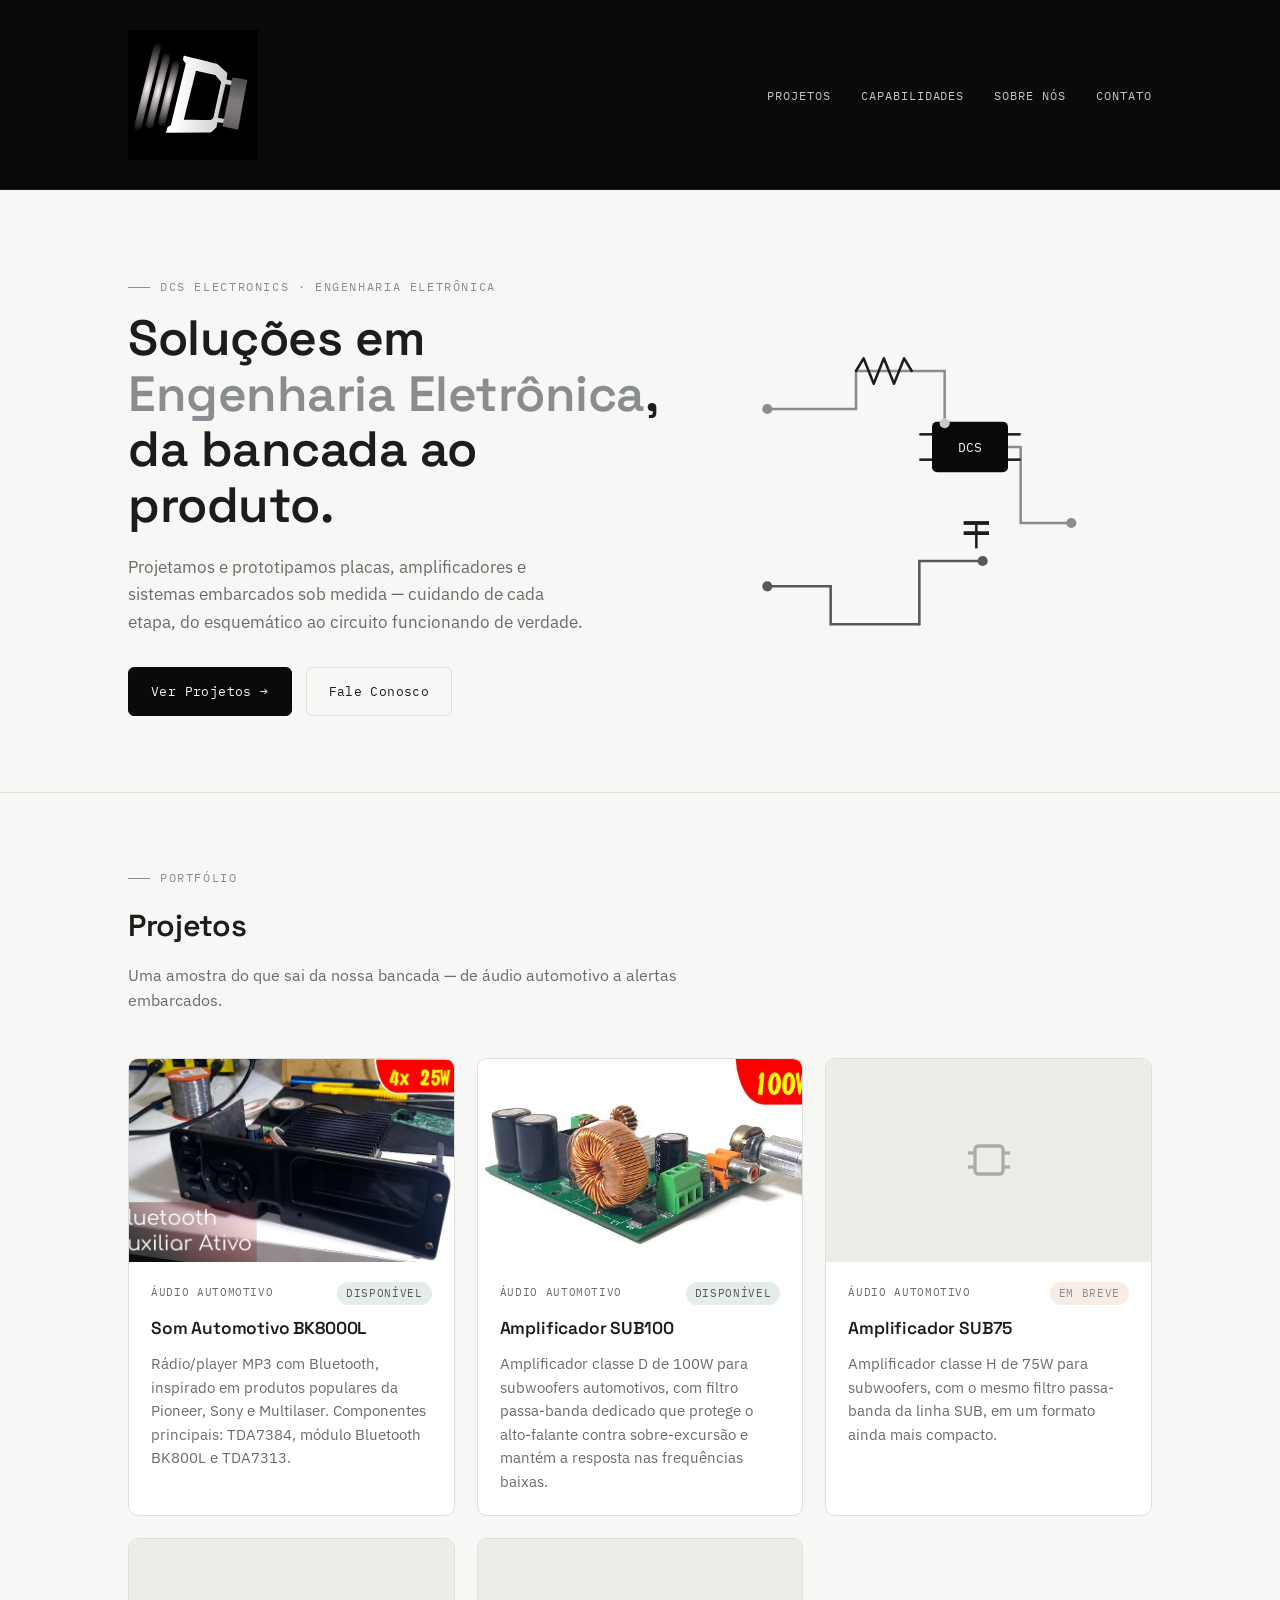
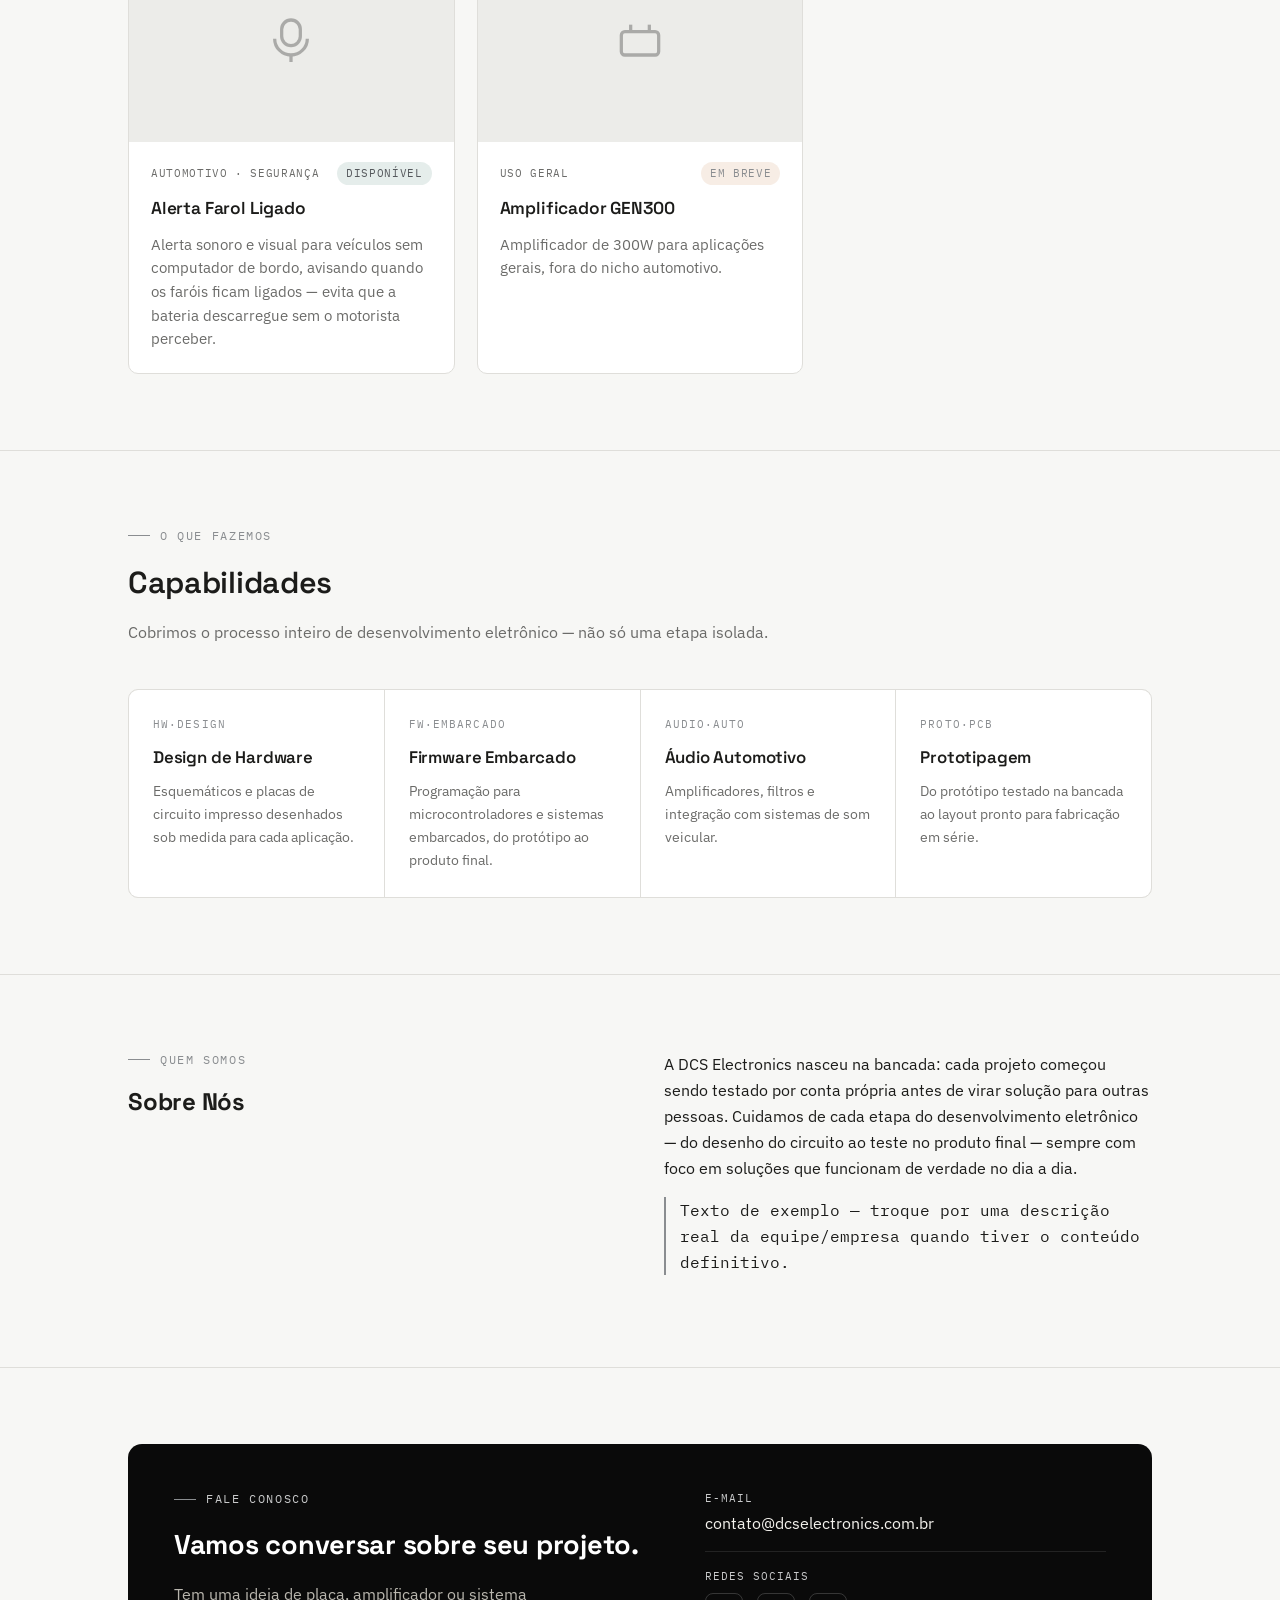
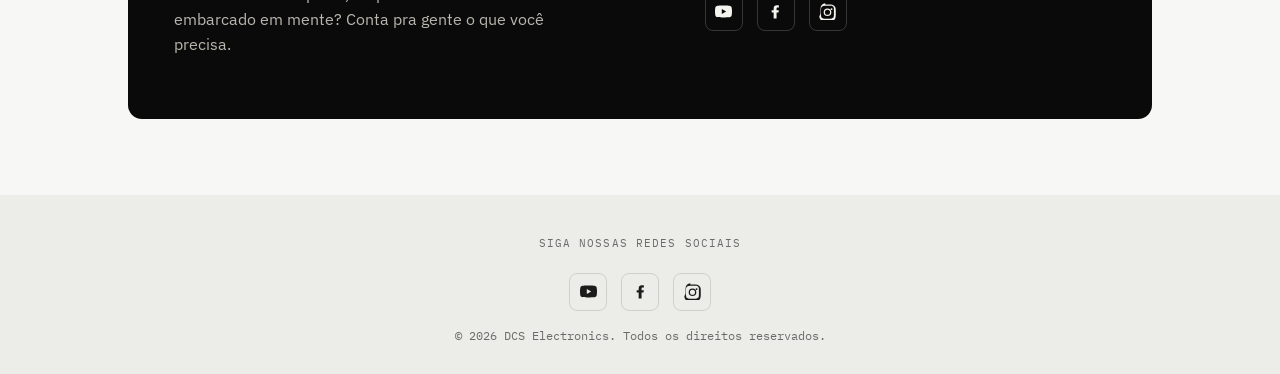
==== index.html @ f7166677 "Adding new files" ====
<!DOCTYPE html>
<html lang="pt-BR">
<head>
<meta charset="UTF-8">
<meta name="viewport" content="width=device-width, initial-scale=1.0">
<title>DCS Electronics — Soluções em Engenharia Eletrônica</title>
<link rel="icon" type="image/svg+xml" href="assets/logo.svg">
<link rel="preconnect" href="https://fonts.googleapis.com">
<link href="https://fonts.googleapis.com/css2?family=Space+Grotesk:wght@500;600;700&family=IBM+Plex+Sans:wght@400;500;600&family=IBM+Plex+Mono:wght@400;500;600&display=swap" rel="stylesheet">
<style>
  :root{
    --ink: #0A0A0A;
    --paper: #F7F7F5;
    --paper-dim: #ECECE9;
    --graphite: #1C1C1A;
    --muted: #6B6B69;
    --copper: #8A8D90;
    --copper-bright: #C9CACB;
    --circuit: #55585C;
    --line: #DFDEDA;
  }

  *{ box-sizing: border-box; }
  html{ scroll-behavior: smooth; }

  body{
    margin:0;
    background: var(--paper);
    color: var(--graphite);
    font-family: 'IBM Plex Sans', sans-serif;
    font-size: 16px;
    line-height: 1.6;
    -webkit-font-smoothing: antialiased;
  }

  h1,h2,h3{
    font-family: 'Space Grotesk', sans-serif;
    margin: 0;
    letter-spacing: -0.01em;
  }

  .mono{
    font-family: 'IBM Plex Mono', monospace;
  }

  .eyebrow{
    font-family: 'IBM Plex Mono', monospace;
    font-size: 0.72rem;
    letter-spacing: 0.14em;
    text-transform: uppercase;
    color: var(--copper);
    display: flex;
    align-items: center;
    gap: 10px;
    margin-bottom: 14px;
  }
  .eyebrow::before{
    content: "";
    width: 22px;
    height: 1px;
    background: var(--copper);
    display: inline-block;
  }

  a{ color: inherit; }

  .wrap{
    max-width: 1080px;
    margin: 0 auto;
    padding: 0 28px;
  }

  /* ---------- HEADER ---------- */
  header.site-header{
    background: var(--ink);
    position: sticky;
    top: 0;
    z-index: 50;
    border-bottom: 1px solid rgba(255,255,255,0.08);
  }
  .header-inner{
    max-width: 1080px;
    margin: 0 auto;
    min-height: 189px;
    padding: 20px 28px;
    display: flex;
    align-items: center;
    justify-content: space-between;
    gap: 20px;
  }
  .logo-mark{
    display: flex;
    align-items: center;
    justify-content: flex-start;
    gap: 12px;
  }
  .logo-mark img{
    height: 130px;
    width: auto;
    display: block;
  }
  .logo-mark span{
    font-family: 'Space Grotesk', sans-serif;
    font-weight: 600;
    font-size: 1.05rem;
    color: #F5F3EE;
    letter-spacing: -0.01em;
  }

  @media (max-width: 720px){
    .header-inner{ min-height: 96px; padding: 14px 20px; }
    .logo-mark img{ height: 64px; }
  }

  nav.main-nav ul{
    list-style: none;
    display: flex;
    gap: 30px;
    margin: 0;
    padding: 0;
  }
  nav.main-nav a{
    font-family: 'IBM Plex Mono', monospace;
    font-size: 0.76rem;
    letter-spacing: 0.08em;
    text-transform: uppercase;
    color: #C9C6BE;
    text-decoration: none;
    position: relative;
    padding-bottom: 4px;
    transition: color 0.15s ease;
  }
  nav.main-nav a::after{
    content: "";
    position: absolute;
    left: 0; bottom: 0;
    width: 0%;
    height: 1px;
    background: var(--copper-bright);
    transition: width 0.2s ease;
  }
  nav.main-nav a:hover{ color: #fff; }
  nav.main-nav a:hover::after{ width: 100%; }

  .menu-toggle{
    display: none;
    background: none;
    border: 1px solid #444;
    color: #eee;
    font-family: 'IBM Plex Mono', monospace;
    font-size: 0.75rem;
    padding: 7px 12px;
    border-radius: 4px;
  }

  @media (max-width: 720px){
    nav.main-nav{
      display: none;
      width: 100%;
      order: 3;
    }
    nav.main-nav.open{ display: block; }
    nav.main-nav ul{
      flex-direction: column;
      gap: 0;
      padding: 10px 0 16px;
    }
    nav.main-nav a{
      display: block;
      padding: 10px 0;
      border-bottom: 1px solid rgba(255,255,255,0.06);
    }
    .header-inner{ flex-wrap: wrap; }
    .menu-toggle{ display: block; }
  }

  /* ---------- HERO ---------- */
  .hero{
    padding: 88px 0 76px;
    border-bottom: 1px solid var(--line);
  }
  .hero-inner{
    display: grid;
    grid-template-columns: 1.1fr 0.9fr;
    gap: 48px;
    align-items: center;
  }
  .hero h1{
    font-size: clamp(2.1rem, 4.4vw, 3.1rem);
    font-weight: 600;
    line-height: 1.12;
    margin-bottom: 20px;
  }
  .hero h1 em{
    font-style: normal;
    color: var(--copper);
  }
  .hero p.lede{
    font-size: 1.08rem;
    color: var(--muted);
    max-width: 46ch;
    margin-bottom: 32px;
  }
  .cta-row{
    display: flex;
    gap: 14px;
    flex-wrap: wrap;
  }
  .btn{
    font-family: 'IBM Plex Mono', monospace;
    font-size: 0.82rem;
    letter-spacing: 0.03em;
    text-decoration: none;
    padding: 13px 22px;
    border-radius: 6px;
    display: inline-flex;
    align-items: center;
    gap: 8px;
    transition: transform 0.15s ease, background 0.15s ease, border-color 0.15s ease;
  }
  .btn-primary{
    background: var(--ink);
    color: #F5F3EE;
    border: 1px solid var(--ink);
  }
  .btn-primary:hover{ background: #1c1c1c; transform: translateY(-1px); }
  .btn-ghost{
    background: transparent;
    color: var(--graphite);
    border: 1px solid var(--line);
  }
  .btn-ghost:hover{ border-color: var(--copper); color: var(--copper); }

  .schematic-wrap{
    display: flex;
    align-items: center;
    justify-content: center;
  }
  .schematic-wrap svg{ width: 100%; height: auto; max-width: 380px; }

  /* ---------- SECTION SHELL ---------- */
  section{ padding: 76px 0; border-bottom: 1px solid var(--line); }
  section:last-of-type{ border-bottom: none; }
  .section-head{
    max-width: 640px;
    margin-bottom: 44px;
  }
  .section-head h2{
    font-size: 1.9rem;
    font-weight: 600;
    margin-bottom: 12px;
  }
  .section-head p{
    color: var(--muted);
    font-size: 1rem;
    margin: 0;
  }

  /* reveal-on-scroll */
  .reveal{
    opacity: 0;
    transform: translateY(16px);
    transition: opacity 0.6s ease, transform 0.6s ease;
  }
  .reveal.in{ opacity: 1; transform: translateY(0); }

  /* ---------- PROJETOS ---------- */
  .project-grid{
    display: grid;
    grid-template-columns: repeat(auto-fit, minmax(280px, 1fr));
    gap: 22px;
  }
  .project-card{
    background: #fff;
    border: 1px solid var(--line);
    border-radius: 10px;
    overflow: hidden;
    display: flex;
    flex-direction: column;
    transition: border-color 0.2s ease, transform 0.2s ease, box-shadow 0.2s ease;
  }
  .project-card:hover{
    border-color: var(--copper);
    transform: translateY(-3px);
    box-shadow: 0 14px 30px rgba(20,15,5,0.08);
  }
  .project-media{
    aspect-ratio: 16/10;
    background: var(--paper-dim);
    display: flex;
    align-items: center;
    justify-content: center;
    overflow: hidden;
  }
  .project-media img{
    width: 100%;
    height: 100%;
    object-fit: cover;
    display: block;
  }
  .project-media.placeholder svg{ width: 56px; height: 56px; color: var(--muted); opacity: 0.5; }
  .project-body{
    padding: 20px 22px 22px;
    display: flex;
    flex-direction: column;
    gap: 10px;
    flex: 1;
  }
  .project-meta{
    display: flex;
    justify-content: space-between;
    align-items: center;
    font-family: 'IBM Plex Mono', monospace;
    font-size: 0.68rem;
    letter-spacing: 0.06em;
    text-transform: uppercase;
  }
  .project-meta .cat{ color: var(--muted); }
  .status{
    padding: 3px 9px;
    border-radius: 100px;
    font-size: 0.66rem;
  }
  .status.disponivel{ background: rgba(47,111,94,0.12); color: var(--circuit); }
  .status.em-breve{ background: rgba(190,106,47,0.12); color: var(--copper); }
  .project-body h3{
    font-size: 1.08rem;
    font-weight: 600;
  }
  .project-body p{
    color: var(--muted);
    font-size: 0.92rem;
    margin: 0;
    flex: 1;
  }

  /* ---------- CAPABILIDADES ---------- */
  .cap-grid{
    display: grid;
    grid-template-columns: repeat(auto-fit, minmax(240px, 1fr));
    gap: 1px;
    background: var(--line);
    border: 1px solid var(--line);
    border-radius: 10px;
    overflow: hidden;
  }
  .cap-item{
    background: #fff;
    padding: 26px 24px;
  }
  .cap-item .mono{
    font-size: 0.68rem;
    letter-spacing: 0.1em;
    text-transform: uppercase;
    color: var(--copper);
    display: block;
    margin-bottom: 10px;
  }
  .cap-item h3{
    font-size: 1.05rem;
    font-weight: 600;
    margin-bottom: 8px;
  }
  .cap-item p{
    color: var(--muted);
    font-size: 0.9rem;
    margin: 0;
  }

  /* ---------- SOBRE ---------- */
  .about-grid{
    display: grid;
    grid-template-columns: 1fr 1fr;
    gap: 48px;
    align-items: start;
  }
  .about-grid p{
    color: var(--graphite);
    font-size: 1.02rem;
    margin: 0 0 16px;
  }
  .about-note{
    font-family: 'IBM Plex Mono', monospace;
    font-size: 0.72rem;
    color: var(--muted);
    border-left: 2px solid var(--copper);
    padding-left: 14px;
  }

  /* ---------- CONTATO ---------- */
  .contact-box{
    background: var(--ink);
    border-radius: 14px;
    padding: 46px;
    color: #F5F3EE;
    display: grid;
    grid-template-columns: 1.1fr 0.9fr;
    gap: 40px;
  }
  .contact-box h2{ color: #fff; font-size: 1.7rem; margin-bottom: 12px; }
  .contact-box p{ color: #B9B6AE; font-size: 0.98rem; max-width: 40ch; }
  .contact-rows{ display: flex; flex-direction: column; gap: 16px; }
  .contact-row{
    display: flex;
    flex-direction: column;
    gap: 4px;
    border-bottom: 1px solid rgba(255,255,255,0.1);
    padding-bottom: 14px;
  }
  .contact-row .label{
    font-family: 'IBM Plex Mono', monospace;
    font-size: 0.66rem;
    letter-spacing: 0.1em;
    text-transform: uppercase;
    color: var(--copper-bright);
  }
  .contact-row .value a, .contact-row .value{
    color: #F5F3EE;
    text-decoration: none;
    font-size: 1rem;
  }
  .social-icons{ display: flex; gap: 14px; margin-top: 4px; }
  .social-icons a{
    width: 38px; height: 38px;
    border: 1px solid rgba(255,255,255,0.18);
    border-radius: 8px;
    display: flex; align-items: center; justify-content: center;
    transition: border-color 0.15s ease, background 0.15s ease;
  }
  .social-icons a:hover{ border-color: var(--copper-bright); background: rgba(217,138,77,0.1); }
  .social-icons svg{ width: 17px; height: 17px; fill: #F5F3EE; }

  @media (max-width: 760px){
    .hero-inner{ grid-template-columns: 1fr; }
    .schematic-wrap{ order: -1; max-width: 240px; margin: 0 auto; }
    .about-grid{ grid-template-columns: 1fr; }
    .contact-box{ grid-template-columns: 1fr; padding: 32px 24px; }
  }

  /* ---------- FOOTER ---------- */
  footer.site-footer{
    background: var(--paper-dim);
    padding: 40px 0 28px;
    color: var(--muted);
  }
  .footer-inner{
    display: flex;
    flex-direction: column;
    align-items: center;
    gap: 16px;
    text-align: center;
  }
  .footer-inner .mono{
    font-size: 0.7rem;
    letter-spacing: 0.1em;
    text-transform: uppercase;
    color: var(--muted);
  }
  footer .social-icons a{ border-color: rgba(0,0,0,0.12); }
  footer .social-icons svg{ fill: var(--graphite); }
  .copyright{
    font-family: 'IBM Plex Mono', monospace;
    font-size: 0.74rem;
    color: var(--muted);
  }

  /* keyboard focus */
  a:focus-visible, button:focus-visible{
    outline: 2px solid var(--copper);
    outline-offset: 2px;
  }

  @media (prefers-reduced-motion: reduce){
    html{ scroll-behavior: auto; }
    .reveal{ opacity: 1; transform: none; transition: none; }
    #signal-pulse{ animation: none !important; }
  }
</style>
</head>
<body>

<header class="site-header">
  <div class="header-inner">
    <a href="#top" class="logo-mark">
      <img src="assets/logo.svg" alt="DCS Electronics" class="logo-img">
    </a>
    <button class="menu-toggle" id="menuToggle" aria-expanded="false" aria-controls="mainNav">Menu</button>
    <nav class="main-nav" id="mainNav">
      <ul>
        <li><a href="#projetos">Projetos</a></li>
        <li><a href="#capabilidades">Capabilidades</a></li>
        <li><a href="#sobre">Sobre Nós</a></li>
        <li><a href="#contato">Contato</a></li>
      </ul>
    </nav>
  </div>
</header>

<main id="top">

  <!-- HERO -->
  <section class="hero" style="border-bottom:1px solid var(--line);">
    <div class="wrap hero-inner">
      <div>
        <span class="eyebrow">DCS Electronics · Engenharia Eletrônica</span>
        <h1>Soluções em <em>Engenharia Eletrônica</em>, da bancada ao produto.</h1>
        <p class="lede">Projetamos e prototipamos placas, amplificadores e sistemas embarcados sob medida — cuidando de cada etapa, do esquemático ao circuito funcionando de verdade.</p>
        <div class="cta-row">
          <a href="#projetos" class="btn btn-primary">Ver Projetos →</a>
          <a href="#contato" class="btn btn-ghost">Fale Conosco</a>
        </div>
      </div>
      <div class="schematic-wrap">
        <svg viewBox="0 0 300 260" fill="none" xmlns="http://www.w3.org/2000/svg">
          <path id="trace-path" d="M20 60 H90 V30 H160 V90 H220 V150 H260" stroke="#8A8D90" stroke-width="2" stroke-linecap="round"/>
          <path d="M20 200 H70 V230 H140" stroke="#55585C" stroke-width="2" stroke-linecap="round"/>
          <path d="M140 230 V180 H190" stroke="#55585C" stroke-width="2" stroke-linecap="round"/>

          <!-- resistor -->
          <path d="M90 30 l6 -10 l8 20 l8 -20 l8 20 l8 -20 l6 10" stroke="#1C1C1A" stroke-width="2" fill="none" stroke-linecap="round" stroke-linejoin="round" transform="translate(0,0)"/>

          <!-- IC chip -->
          <rect x="150" y="70" width="60" height="40" rx="4" fill="#0A0A0A"/>
          <text x="180" y="94" text-anchor="middle" font-family="IBM Plex Mono, monospace" font-size="10" fill="#F5F3EE">DCS</text>
          <line x1="150" y1="80" x2="140" y2="80" stroke="#1C1C1A" stroke-width="2"/>
          <line x1="150" y1="100" x2="140" y2="100" stroke="#1C1C1A" stroke-width="2"/>
          <line x1="210" y1="80" x2="220" y2="80" stroke="#1C1C1A" stroke-width="2"/>
          <line x1="210" y1="100" x2="220" y2="100" stroke="#1C1C1A" stroke-width="2"/>

          <!-- capacitor -->
          <line x1="185" y1="150" x2="185" y2="170" stroke="#1C1C1A" stroke-width="2"/>
          <line x1="175" y1="150" x2="195" y2="150" stroke="#1C1C1A" stroke-width="3"/>
          <line x1="175" y1="158" x2="195" y2="158" stroke="#1C1C1A" stroke-width="3"/>

          <!-- solder pads -->
          <circle cx="20" cy="60" r="4" fill="#8A8D90"/>
          <circle cx="260" cy="150" r="4" fill="#8A8D90"/>
          <circle cx="20" cy="200" r="4" fill="#55585C"/>
          <circle cx="190" cy="180" r="4" fill="#55585C"/>

          <circle id="signal-pulse" r="4" fill="#C9CACB">
            <animateMotion dur="3.2s" repeatCount="indefinite" path="M20 60 H90 V30 H160 V90 H220 V150 H260"/>
          </circle>
        </svg>
      </div>
    </div>
  </section>

  <!-- PROJETOS -->
  <section id="projetos">
    <div class="wrap">
      <div class="section-head reveal">
        <span class="eyebrow">Portfólio</span>
        <h2>Projetos</h2>
        <p>Uma amostra do que sai da nossa bancada — de áudio automotivo a alertas embarcados.</p>
      </div>

      <div class="project-grid">

        <article class="project-card reveal">
          <div class="project-media">
            <img src="assets/som-automotivo.jpg" alt="Placa do projeto Som Automotivo BK8000L">
          </div>
          <div class="project-body">
            <div class="project-meta">
              <span class="cat">Áudio Automotivo</span>
              <span class="status disponivel">Disponível</span>
            </div>
            <h3>Som Automotivo BK8000L</h3>
            <p>Rádio/player MP3 com Bluetooth, inspirado em produtos populares da Pioneer, Sony e Multilaser. Componentes principais: TDA7384, módulo Bluetooth BK800L e TDA7313.</p>
          </div>
        </article>

        <article class="project-card reveal">
          <div class="project-media">
            <img src="assets/amplificador-sub100.jpg" alt="Placa do amplificador SUB100">
          </div>
          <div class="project-body">
            <div class="project-meta">
              <span class="cat">Áudio Automotivo</span>
              <span class="status disponivel">Disponível</span>
            </div>
            <h3>Amplificador SUB100</h3>
            <p>Amplificador classe D de 100W para subwoofers automotivos, com filtro passa-banda dedicado que protege o alto-falante contra sobre-excursão e mantém a resposta nas frequências baixas.</p>
          </div>
        </article>

        <article class="project-card reveal">
          <div class="project-media placeholder">
            <svg viewBox="0 0 24 24" fill="none" stroke="currentColor" stroke-width="1.4"><rect x="6" y="6" width="12" height="12" rx="1.5"/><line x1="6" y1="9" x2="3" y2="9"/><line x1="6" y1="15" x2="3" y2="15"/><line x1="18" y1="9" x2="21" y2="9"/><line x1="18" y1="15" x2="21" y2="15"/></svg>
          </div>
          <div class="project-body">
            <div class="project-meta">
              <span class="cat">Áudio Automotivo</span>
              <span class="status em-breve">Em breve</span>
            </div>
            <h3>Amplificador SUB75</h3>
            <p>Amplificador classe H de 75W para subwoofers, com o mesmo filtro passa-banda da linha SUB, em um formato ainda mais compacto.</p>
          </div>
        </article>

        <article class="project-card reveal">
          <div class="project-media placeholder">
            <svg viewBox="0 0 24 24" fill="none" stroke="currentColor" stroke-width="1.4"><path d="M12 3a4 4 0 0 1 4 4v3a4 4 0 0 1-8 0V7a4 4 0 0 1 4-4z"/><path d="M5 11a7 7 0 0 0 14 0"/><line x1="12" y1="18" x2="12" y2="21"/></svg>
          </div>
          <div class="project-body">
            <div class="project-meta">
              <span class="cat">Automotivo · Segurança</span>
              <span class="status disponivel">Disponível</span>
            </div>
            <h3>Alerta Farol Ligado</h3>
            <p>Alerta sonoro e visual para veículos sem computador de bordo, avisando quando os faróis ficam ligados — evita que a bateria descarregue sem o motorista perceber.</p>
          </div>
        </article>

        <article class="project-card reveal">
          <div class="project-media placeholder">
            <svg viewBox="0 0 24 24" fill="none" stroke="currentColor" stroke-width="1.4"><rect x="4" y="8" width="16" height="10" rx="1.5"/><line x1="8" y1="8" x2="8" y2="5"/><line x1="16" y1="8" x2="16" y2="5"/></svg>
          </div>
          <div class="project-body">
            <div class="project-meta">
              <span class="cat">Uso Geral</span>
              <span class="status em-breve">Em breve</span>
            </div>
            <h3>Amplificador GEN300</h3>
            <p>Amplificador de 300W para aplicações gerais, fora do nicho automotivo.</p>
          </div>
        </article>

      </div>
    </div>
  </section>

  <!-- CAPABILIDADES -->
  <section id="capabilidades">
    <div class="wrap">
      <div class="section-head reveal">
        <span class="eyebrow">O que fazemos</span>
        <h2>Capabilidades</h2>
        <p>Cobrimos o processo inteiro de desenvolvimento eletrônico — não só uma etapa isolada.</p>
      </div>
      <div class="cap-grid reveal">
        <div class="cap-item">
          <span class="mono">HW·DESIGN</span>
          <h3>Design de Hardware</h3>
          <p>Esquemáticos e placas de circuito impresso desenhados sob medida para cada aplicação.</p>
        </div>
        <div class="cap-item">
          <span class="mono">FW·EMBARCADO</span>
          <h3>Firmware Embarcado</h3>
          <p>Programação para microcontroladores e sistemas embarcados, do protótipo ao produto final.</p>
        </div>
        <div class="cap-item">
          <span class="mono">AUDIO·AUTO</span>
          <h3>Áudio Automotivo</h3>
          <p>Amplificadores, filtros e integração com sistemas de som veicular.</p>
        </div>
        <div class="cap-item">
          <span class="mono">PROTO·PCB</span>
          <h3>Prototipagem</h3>
          <p>Do protótipo testado na bancada ao layout pronto para fabricação em série.</p>
        </div>
      </div>
    </div>
  </section>

  <!-- SOBRE -->
  <section id="sobre">
    <div class="wrap about-grid">
      <div class="reveal">
        <span class="eyebrow">Quem somos</span>
        <h2>Sobre Nós</h2>
      </div>
      <div class="reveal">
        <p>A DCS Electronics nasceu na bancada: cada projeto começou sendo testado por conta própria antes de virar solução para outras pessoas. Cuidamos de cada etapa do desenvolvimento eletrônico — do desenho do circuito ao teste no produto final — sempre com foco em soluções que funcionam de verdade no dia a dia.</p>
        <p class="about-note">Texto de exemplo — troque por uma descrição real da equipe/empresa quando tiver o conteúdo definitivo.</p>
      </div>
    </div>
  </section>

  <!-- CONTATO -->
  <section id="contato">
    <div class="wrap">
      <div class="contact-box reveal">
        <div>
          <span class="eyebrow" style="color:var(--copper-bright);">Fale conosco</span>
          <h2>Vamos conversar sobre seu projeto.</h2>
          <p>Tem uma ideia de placa, amplificador ou sistema embarcado em mente? Conta pra gente o que você precisa.</p>
        </div>
        <div class="contact-rows">
          <div class="contact-row">
            <span class="label">E-mail</span>
            <span class="value"><a href="mailto:contato@dcselectronics.com.br">contato@dcselectronics.com.br</a></span>
          </div>
          <div class="contact-row" style="border-bottom:none;">
            <span class="label">Redes sociais</span>
            <div class="social-icons">
              <a href="https://www.youtube.com/user/Newtubyl" target="_blank" rel="noopener" aria-label="YouTube">
                <svg viewBox="0 0 24 24"><path d="M23.5 6.2a3 3 0 0 0-2.1-2.1C19.5 3.5 12 3.5 12 3.5s-7.5 0-9.4.6A3 3 0 0 0 .5 6.2 31 31 0 0 0 0 12a31 31 0 0 0 .5 5.8 3 3 0 0 0 2.1 2.1c1.9.6 9.4.6 9.4.6s7.5 0 9.4-.6a3 3 0 0 0 2.1-2.1A31 31 0 0 0 24 12a31 31 0 0 0-.5-5.8zM9.6 15.5V8.5L15.8 12z"/></svg>
              </a>
              <a href="https://www.facebook.com/DCSelectronicsdf/" target="_blank" rel="noopener" aria-label="Facebook">
                <svg viewBox="0 0 24 24"><path d="M13.5 22v-8.5h2.8l.4-3.3h-3.2V8.1c0-1 .3-1.6 1.7-1.6h1.6V3.4C16 3.3 15 3.2 13.9 3.2c-2.7 0-4.5 1.6-4.5 4.6v2.4H6.6v3.3h2.8V22h4.1z"/></svg>
              </a>
              <a href="https://www.instagram.com/dcselectronicsdf/" target="_blank" rel="noopener" aria-label="Instagram">
                <svg viewBox="0 0 24 24"><path d="M12 2.2c3.2 0 3.6 0 4.9.07 1.2.06 2.1.26 2.8.56.8.3 1.4.7 2 1.3.6.6 1 1.2 1.3 2 .3.7.5 1.6.6 2.8.1 1.3.1 1.7.1 4.9s0 3.6-.1 4.9c-.1 1.2-.3 2.1-.6 2.8-.3.8-.7 1.4-1.3 2-.6.6-1.2 1-2 1.3-.7.3-1.6.5-2.8.6-1.3.1-1.7.1-4.9.1s-3.6 0-4.9-.1c-1.2-.1-2.1-.3-2.8-.6-.8-.3-1.4-.7-2-1.3-.6-.6-1-1.2-1.3-2-.3-.7-.5-1.6-.6-2.8C2.2 15.6 2.2 15.2 2.2 12s0-3.6.1-4.9c.1-1.2.3-2.1.6-2.8.3-.8.7-1.4 1.3-2 .6-.6 1.2-1 2-1.3.7-.3 1.6-.5 2.8-.6C8.4 2.2 8.8 2.2 12 2.2zm0 1.8c-3.1 0-3.5 0-4.7.07-1 .05-1.6.22-2 .37-.5.2-.8.4-1.2.8-.4.4-.6.7-.8 1.2-.15.4-.32 1-.37 2C2.8 9.5 2.8 9.9 2.8 13s0 3.5.07 4.7c.05 1 .22 1.6.37 2 .2.5.4.8.8 1.2.4.4.7.6 1.2.8.4.15 1 .32 2 .37 1.2.07 1.6.07 4.7.07s3.5 0 4.7-.07c1-.05 1.6-.22 2-.37.5-.2.8-.4 1.2-.8.4-.4.6-.7.8-1.2.15-.4.32-1 .37-2 .07-1.2.07-1.6.07-4.7s0-3.5-.07-4.7c-.05-1-.22-1.6-.37-2-.2-.5-.4-.8-.8-1.2-.4-.4-.7-.6-1.2-.8-.4-.15-1-.32-2-.37C15.5 4 15.1 4 12 4zm0 3.6a5.4 5.4 0 1 1 0 10.8 5.4 5.4 0 0 1 0-10.8zm0 1.8a3.6 3.6 0 1 0 0 7.2 3.6 3.6 0 0 0 0-7.2zm5.6-2a1.26 1.26 0 1 1 0 2.5 1.26 1.26 0 0 1 0-2.5z"/></svg>
              </a>
            </div>
          </div>
        </div>
      </div>
    </div>
  </section>

</main>

<footer class="site-footer">
  <div class="wrap footer-inner">
    <span class="mono">Siga Nossas Redes Sociais</span>
    <div class="social-icons">
      <a href="https://www.youtube.com/user/Newtubyl" target="_blank" rel="noopener" aria-label="YouTube">
        <svg viewBox="0 0 24 24"><path d="M23.5 6.2a3 3 0 0 0-2.1-2.1C19.5 3.5 12 3.5 12 3.5s-7.5 0-9.4.6A3 3 0 0 0 .5 6.2 31 31 0 0 0 0 12a31 31 0 0 0 .5 5.8 3 3 0 0 0 2.1 2.1c1.9.6 9.4.6 9.4.6s7.5 0 9.4-.6a3 3 0 0 0 2.1-2.1A31 31 0 0 0 24 12a31 31 0 0 0-.5-5.8zM9.6 15.5V8.5L15.8 12z"/></svg>
      </a>
      <a href="https://www.facebook.com/DCSelectronicsdf/" target="_blank" rel="noopener" aria-label="Facebook">
        <svg viewBox="0 0 24 24"><path d="M13.5 22v-8.5h2.8l.4-3.3h-3.2V8.1c0-1 .3-1.6 1.7-1.6h1.6V3.4C16 3.3 15 3.2 13.9 3.2c-2.7 0-4.5 1.6-4.5 4.6v2.4H6.6v3.3h2.8V22h4.1z"/></svg>
      </a>
      <a href="https://www.instagram.com/dcselectronicsdf/" target="_blank" rel="noopener" aria-label="Instagram">
        <svg viewBox="0 0 24 24"><path d="M12 2.2c3.2 0 3.6 0 4.9.07 1.2.06 2.1.26 2.8.56.8.3 1.4.7 2 1.3.6.6 1 1.2 1.3 2 .3.7.5 1.6.6 2.8.1 1.3.1 1.7.1 4.9s0 3.6-.1 4.9c-.1 1.2-.3 2.1-.6 2.8-.3.8-.7 1.4-1.3 2-.6.6-1.2 1-2 1.3-.7.3-1.6.5-2.8.6-1.3.1-1.7.1-4.9.1s-3.6 0-4.9-.1c-1.2-.1-2.1-.3-2.8-.6-.8-.3-1.4-.7-2-1.3-.6-.6-1-1.2-1.3-2-.3-.7-.5-1.6-.6-2.8C2.2 15.6 2.2 15.2 2.2 12s0-3.6.1-4.9c.1-1.2.3-2.1.6-2.8.3-.8.7-1.4 1.3-2 .6-.6 1.2-1 2-1.3.7-.3 1.6-.5 2.8-.6C8.4 2.2 8.8 2.2 12 2.2zm0 1.8c-3.1 0-3.5 0-4.7.07-1 .05-1.6.22-2 .37-.5.2-.8.4-1.2.8-.4.4-.6.7-.8 1.2-.15.4-.32 1-.37 2C2.8 9.5 2.8 9.9 2.8 13s0 3.5.07 4.7c.05 1 .22 1.6.37 2 .2.5.4.8.8 1.2.4.4.7.6 1.2.8.4.15 1 .32 2 .37 1.2.07 1.6.07 4.7.07s3.5 0 4.7-.07c1-.05 1.6-.22 2-.37.5-.2.8-.4 1.2-.8.4-.4.6-.7.8-1.2.15-.4.32-1 .37-2 .07-1.2.07-1.6.07-4.7s0-3.5-.07-4.7c-.05-1-.22-1.6-.37-2-.2-.5-.4-.8-.8-1.2-.4-.4-.7-.6-1.2-.8-.4-.15-1-.32-2-.37C15.5 4 15.1 4 12 4zm0 3.6a5.4 5.4 0 1 1 0 10.8 5.4 5.4 0 0 1 0-10.8zm0 1.8a3.6 3.6 0 1 0 0 7.2 3.6 3.6 0 0 0 0-7.2zm5.6-2a1.26 1.26 0 1 1 0 2.5 1.26 1.26 0 0 1 0-2.5z"/></svg>
      </a>
    </div>
    <span class="copyright">© 2026 DCS Electronics. Todos os direitos reservados.</span>
  </div>
</footer>

<script>
  // mobile menu toggle
  const menuToggle = document.getElementById('menuToggle');
  const mainNav = document.getElementById('mainNav');
  menuToggle.addEventListener('click', () => {
    const open = mainNav.classList.toggle('open');
    menuToggle.setAttribute('aria-expanded', open ? 'true' : 'false');
  });
  mainNav.querySelectorAll('a').forEach(a => a.addEventListener('click', () => {
    mainNav.classList.remove('open');
    menuToggle.setAttribute('aria-expanded', 'false');
  }));

  // scroll reveal
  const revealEls = document.querySelectorAll('.reveal');
  if('IntersectionObserver' in window){
    const io = new IntersectionObserver((entries) => {
      entries.forEach(entry => {
        if(entry.isIntersecting){
          entry.target.classList.add('in');
          io.unobserve(entry.target);
        }
      });
    }, { threshold: 0.15 });
    revealEls.forEach(el => io.observe(el));
  }else{
    revealEls.forEach(el => el.classList.add('in'));
  }
</script>

</body>
</html>
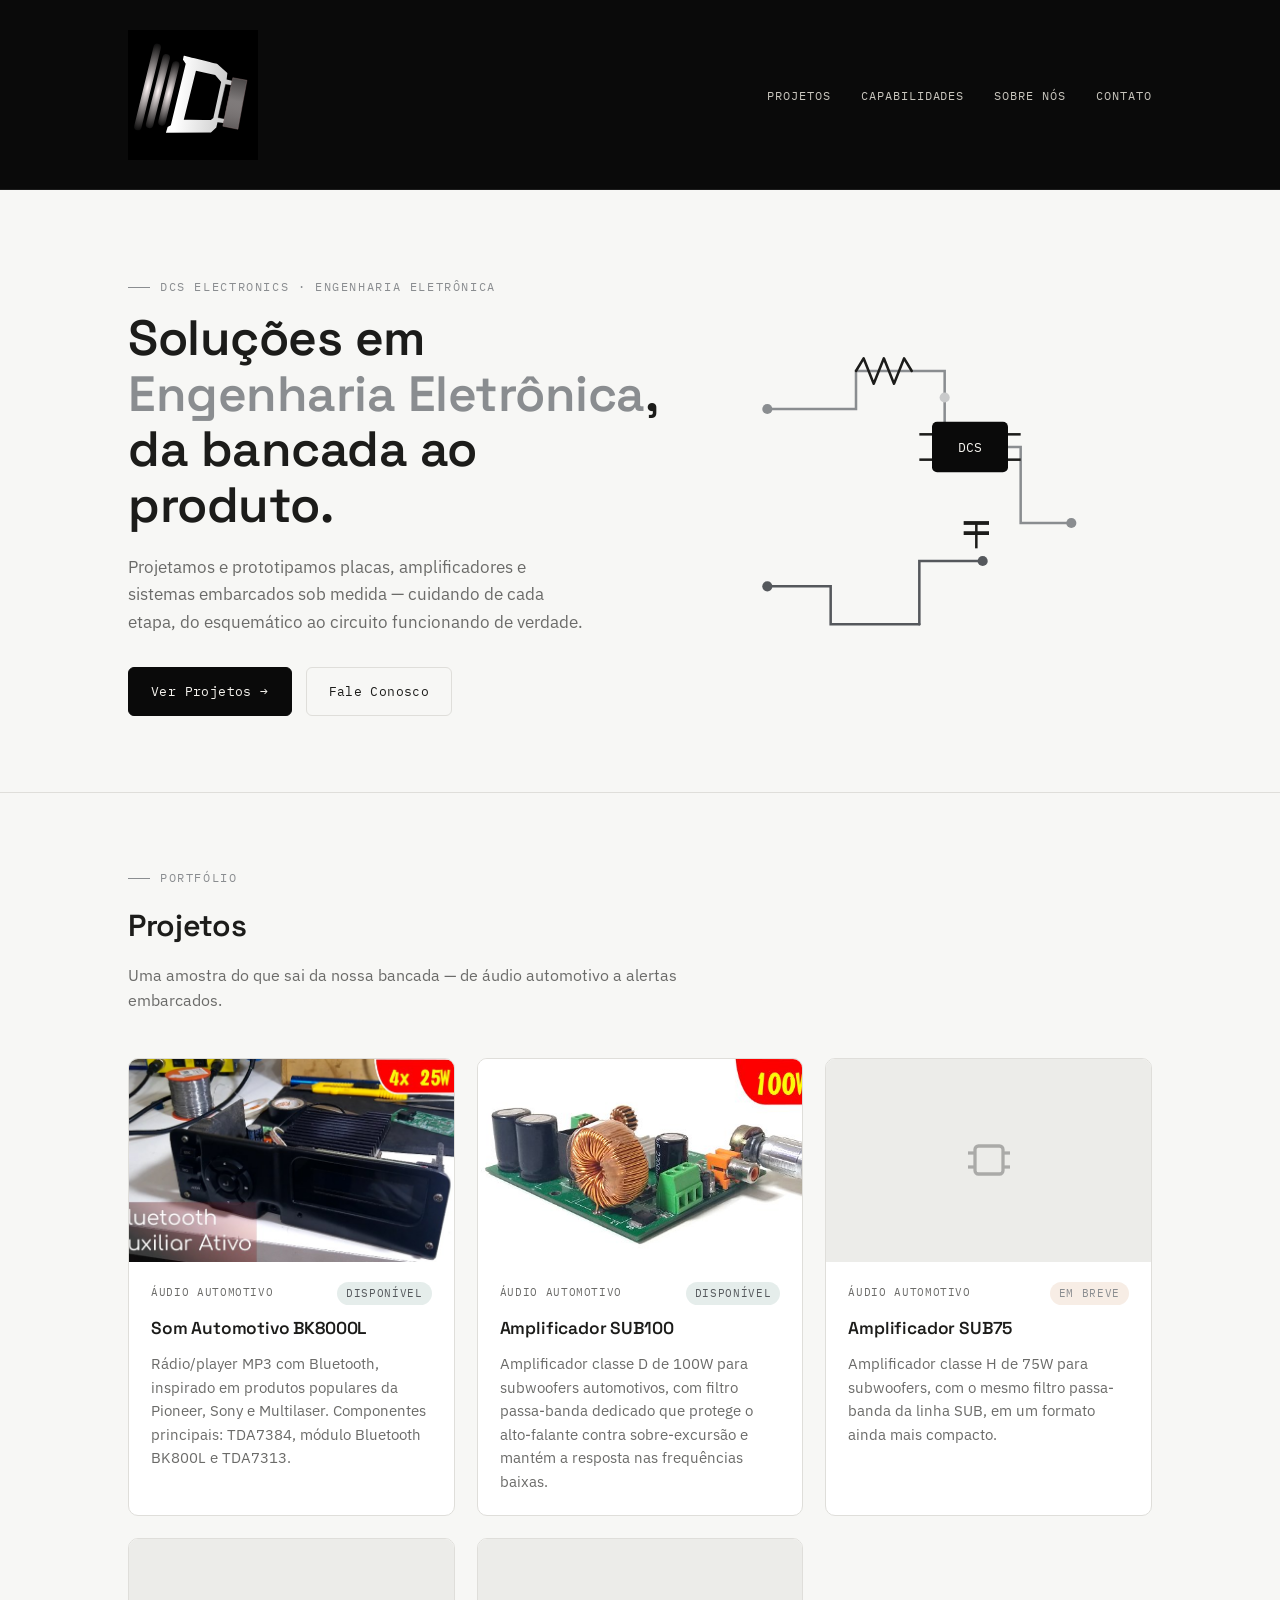
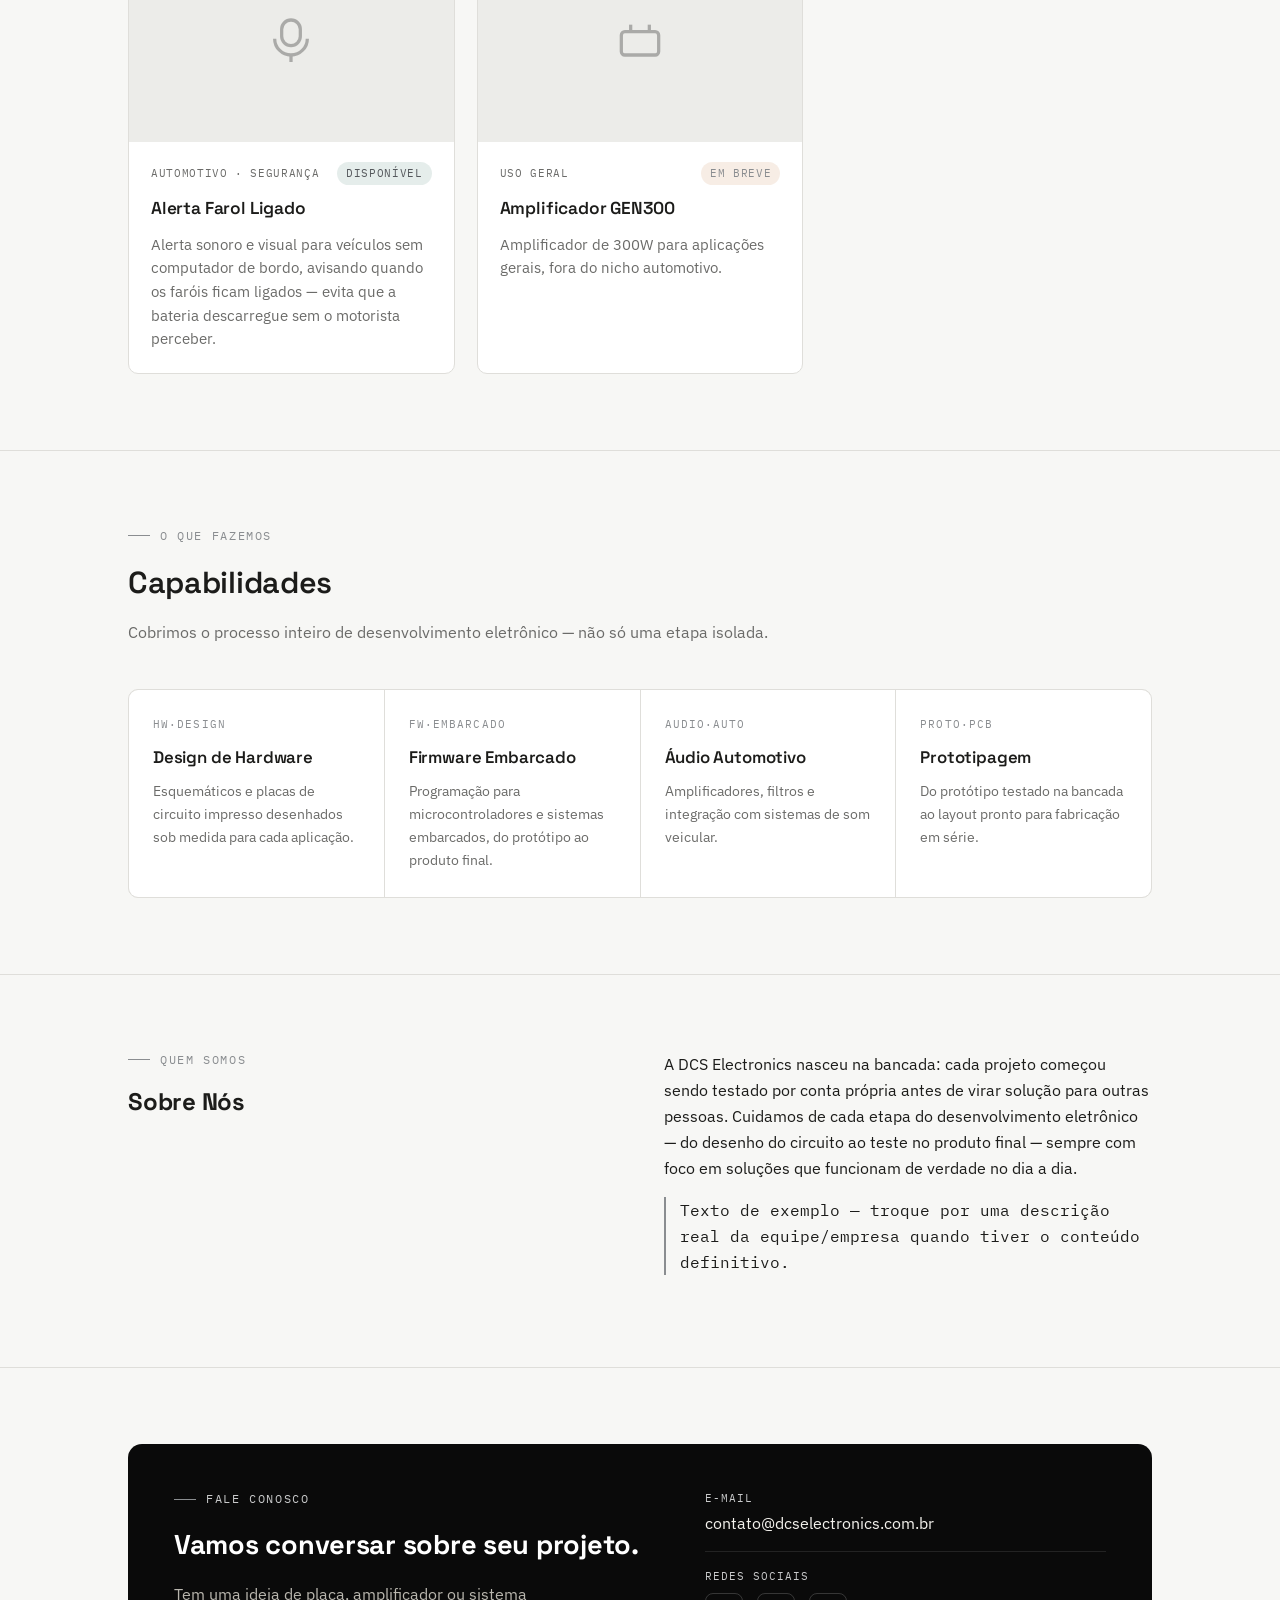
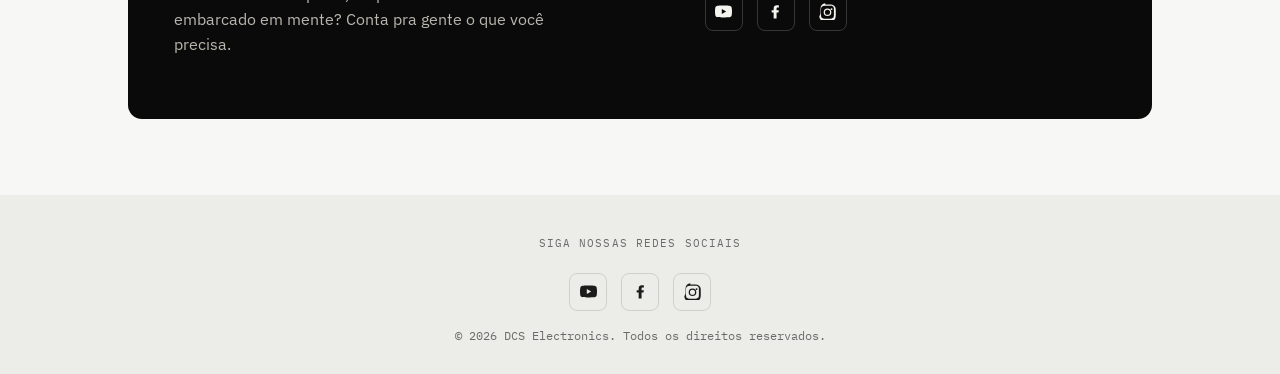
==== commit 9054c8be: "Updating logo file" ====
--- a/index.html
+++ b/index.html
@@ -4,7 +4,7 @@
 <meta charset="UTF-8">
 <meta name="viewport" content="width=device-width, initial-scale=1.0">
 <title>DCS Electronics — Soluções em Engenharia Eletrônica</title>
-<link rel="icon" type="image/svg+xml" href="assets/logo.svg">
+<link rel="icon" type="image/svg+xml" href="assets/logo_fundo_preto.svg">
 <link rel="preconnect" href="https://fonts.googleapis.com">
 <link href="https://fonts.googleapis.com/css2?family=Space+Grotesk:wght@500;600;700&family=IBM+Plex+Sans:wght@400;500;600&family=IBM+Plex+Mono:wght@400;500;600&display=swap" rel="stylesheet">
 <style>
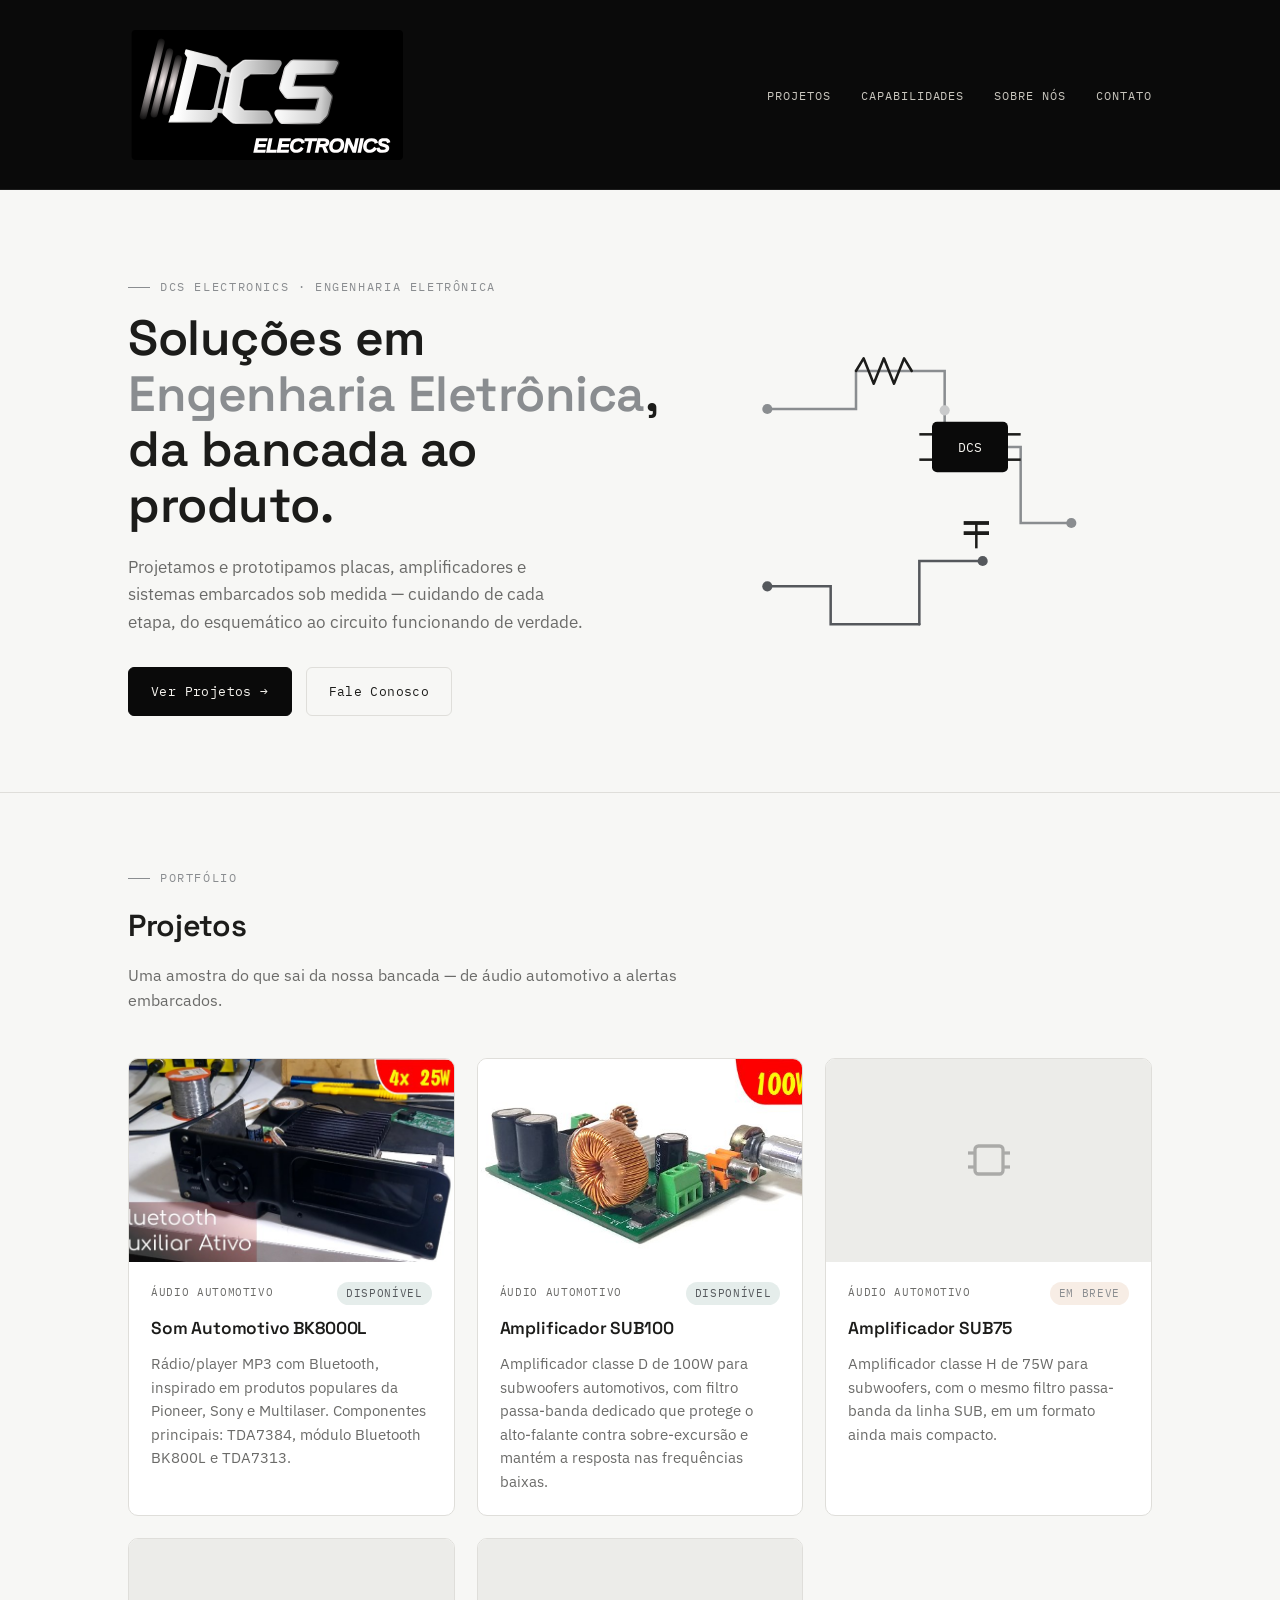
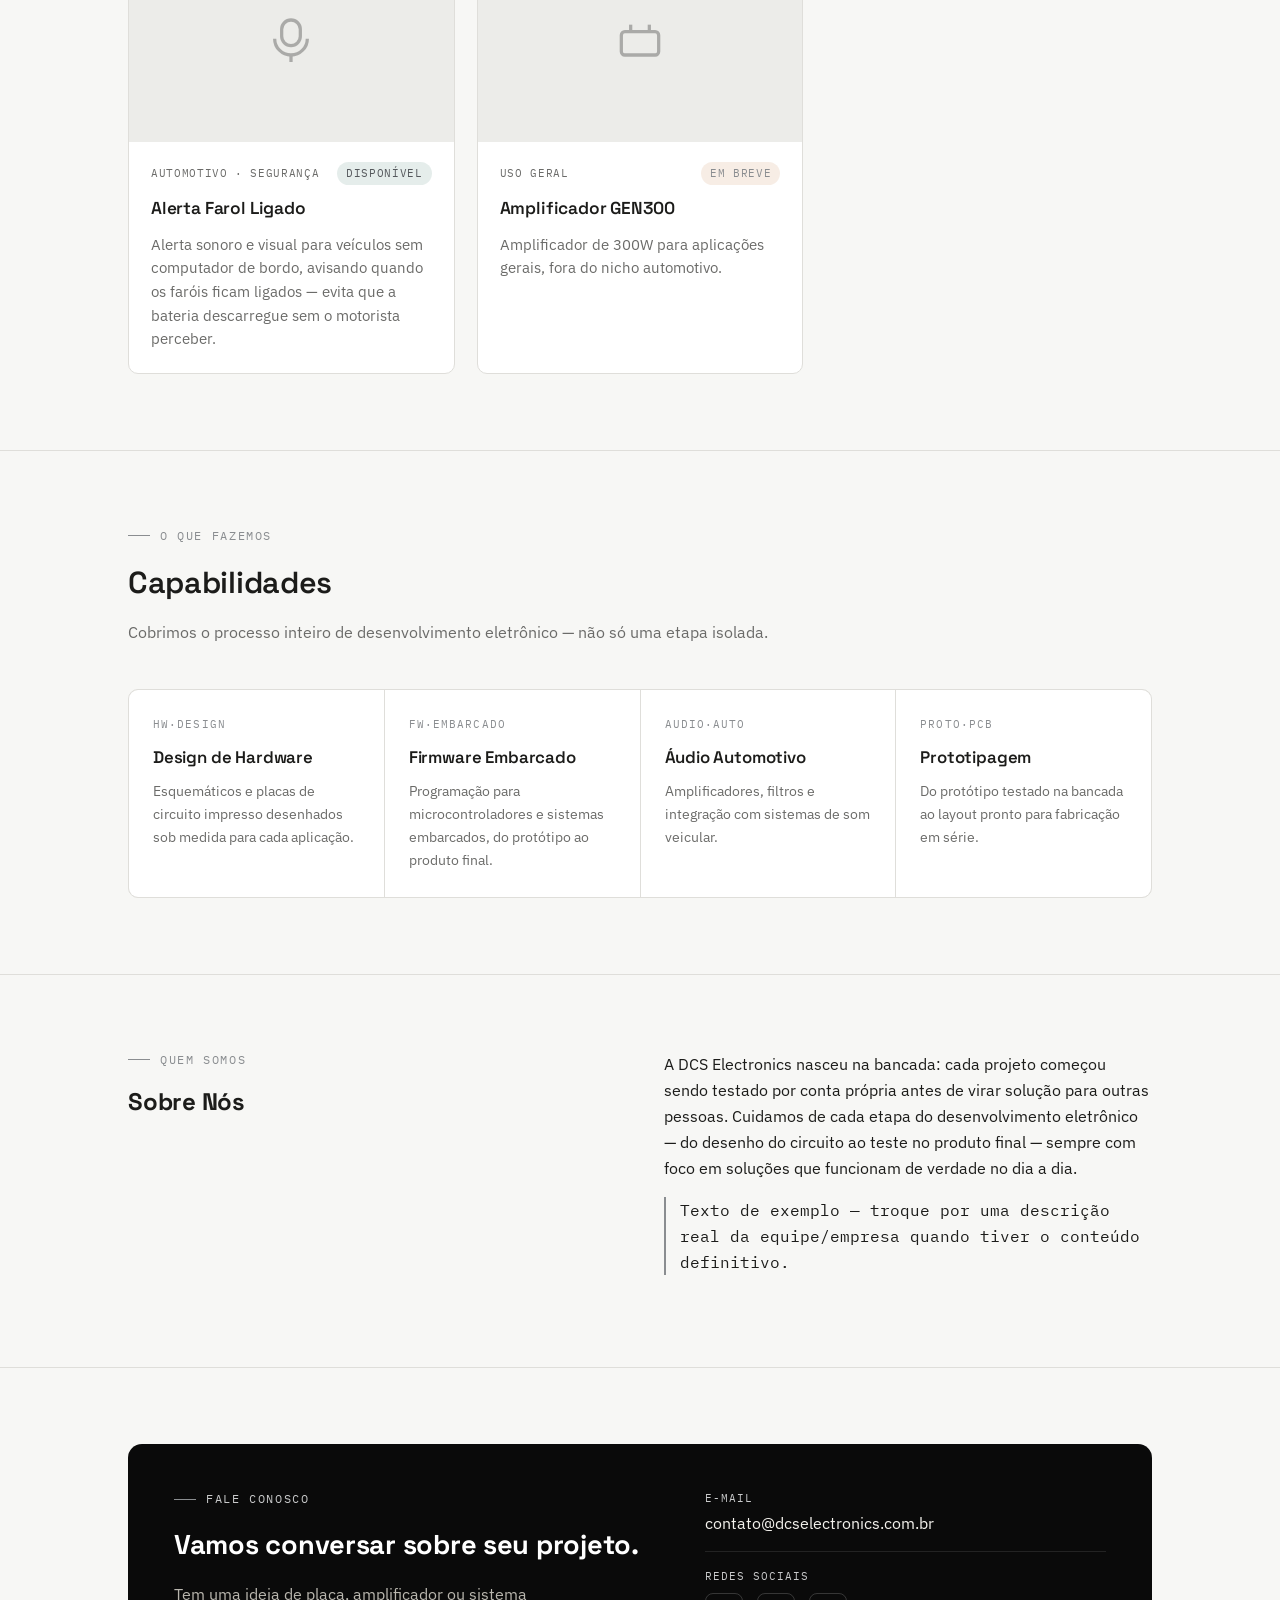
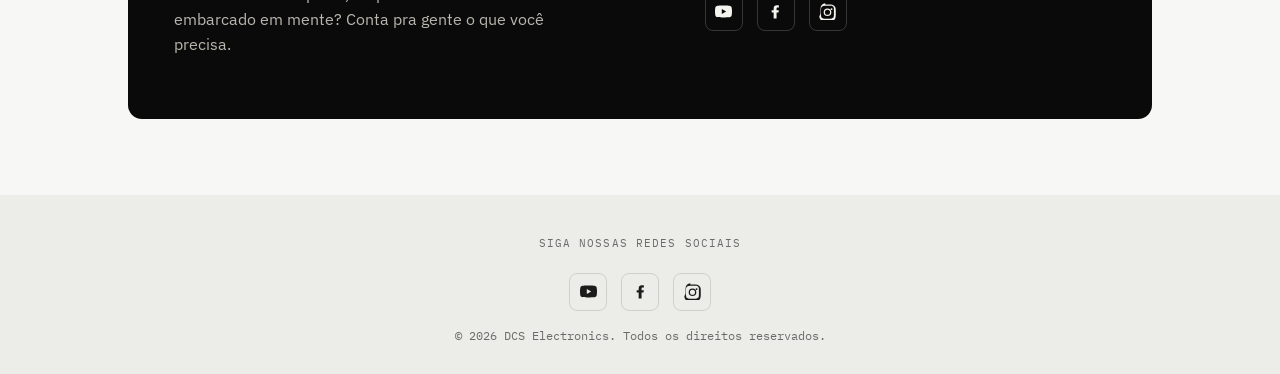
==== commit 4888c031: "Update logo" ====
--- a/index.html
+++ b/index.html
@@ -482,7 +482,7 @@
 <header class="site-header">
   <div class="header-inner">
     <a href="#top" class="logo-mark">
-      <img src="assets/logo.svg" alt="DCS Electronics" class="logo-img">
+      <img src="assets/logo_fundo_preto.svg" alt="DCS Electronics" class="logo-img">
     </a>
     <button class="menu-toggle" id="menuToggle" aria-expanded="false" aria-controls="mainNav">Menu</button>
     <nav class="main-nav" id="mainNav">
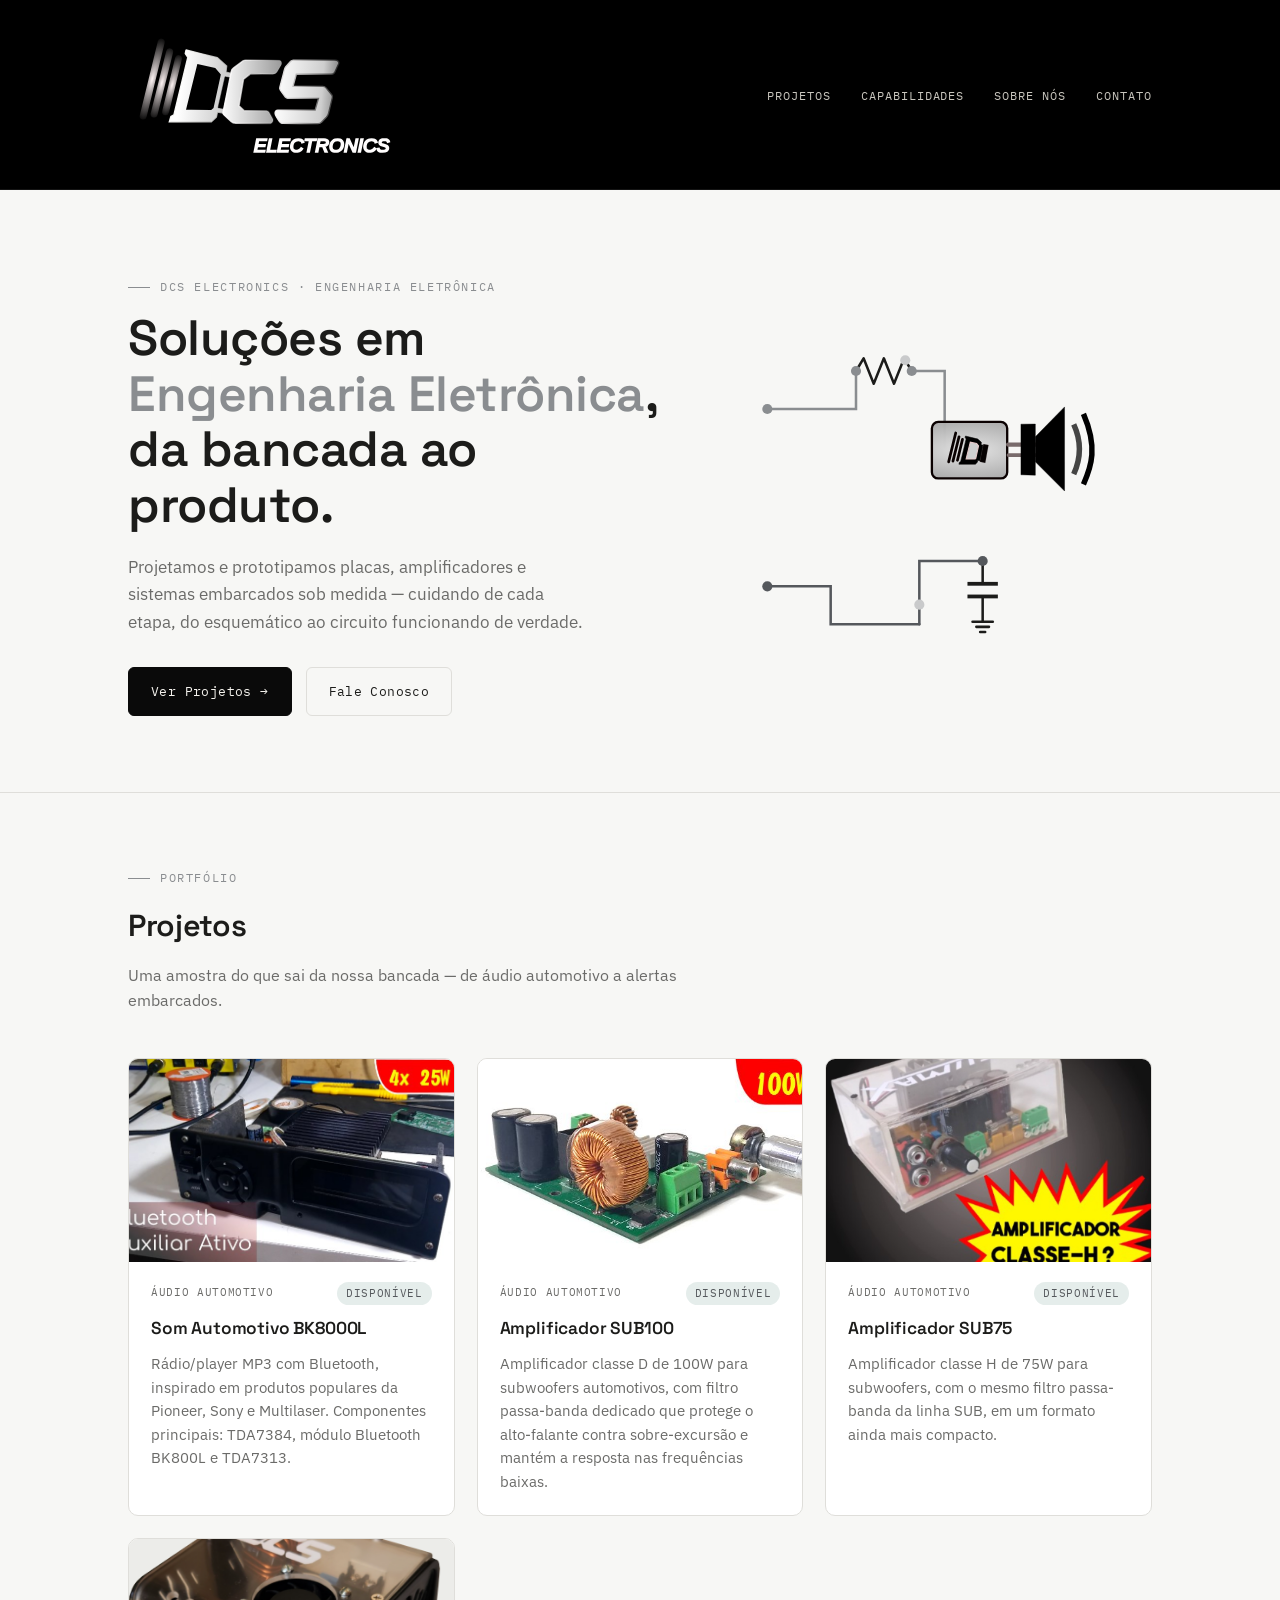
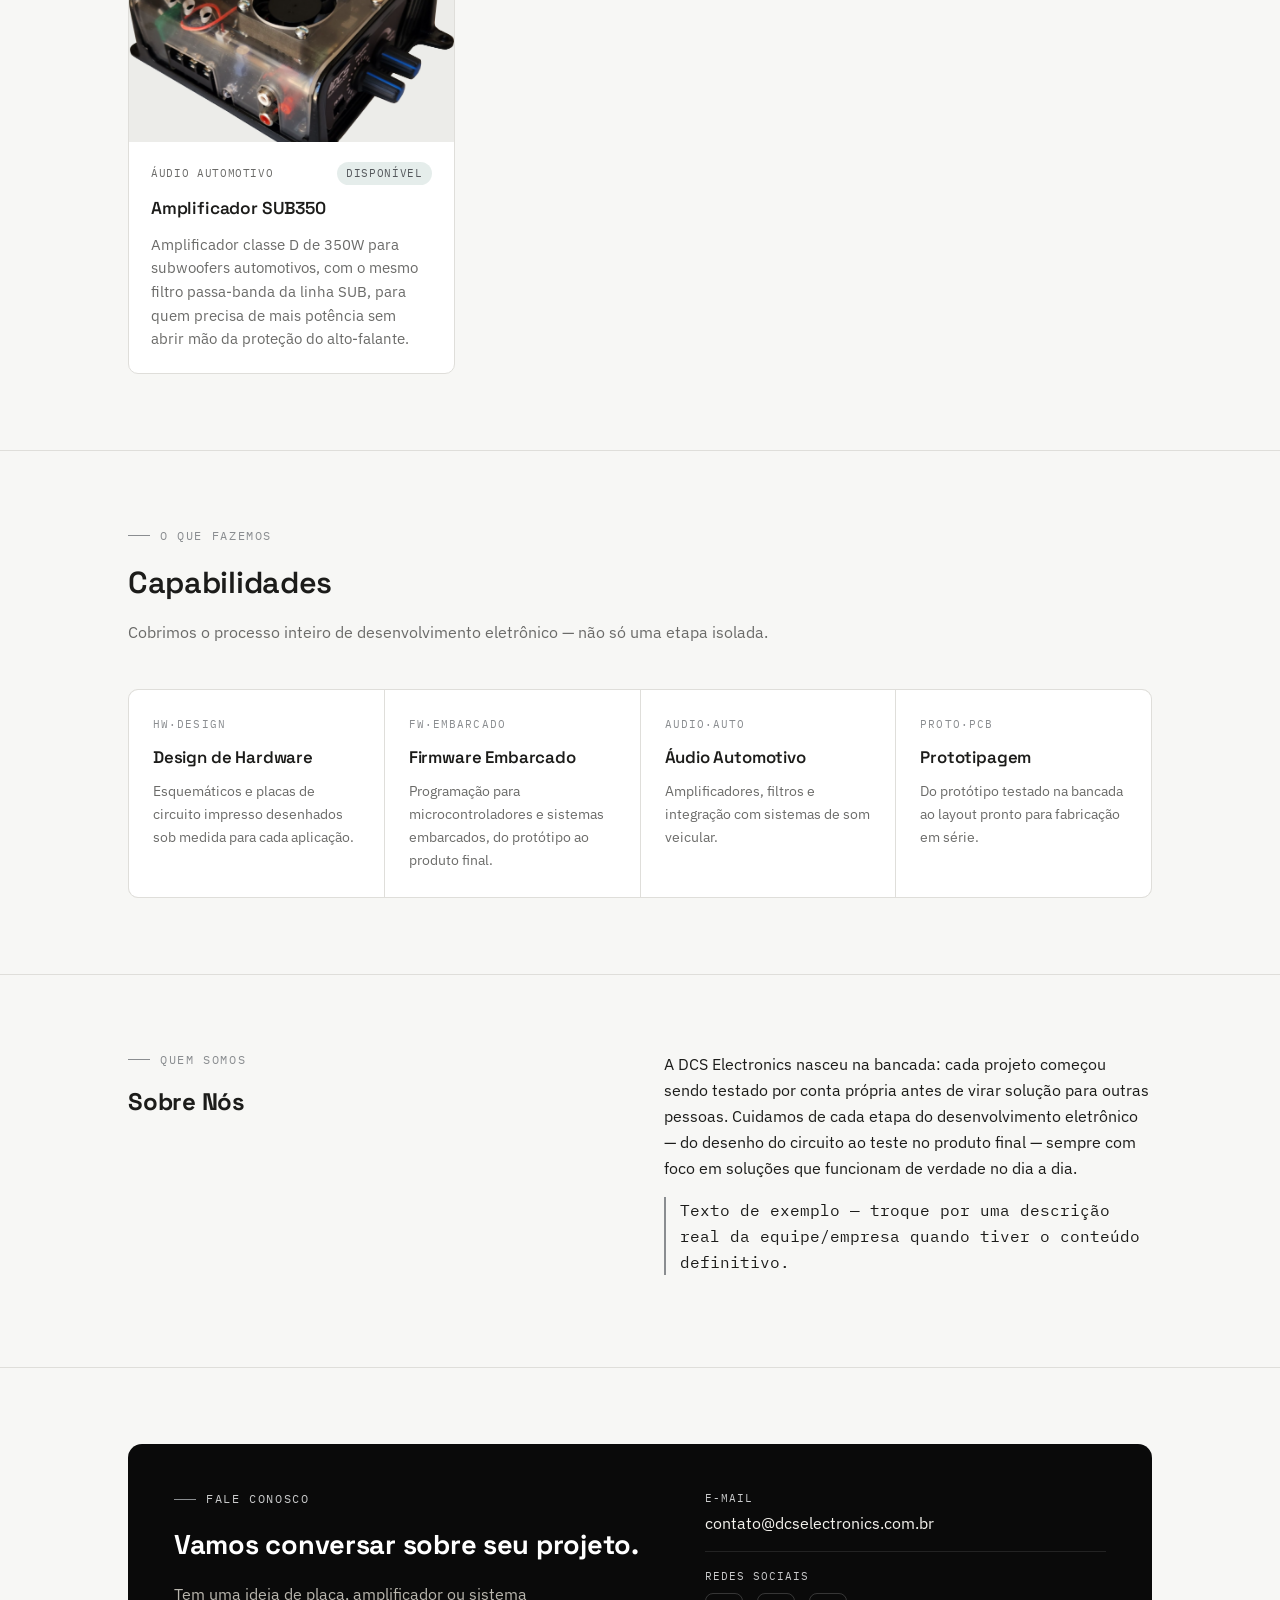
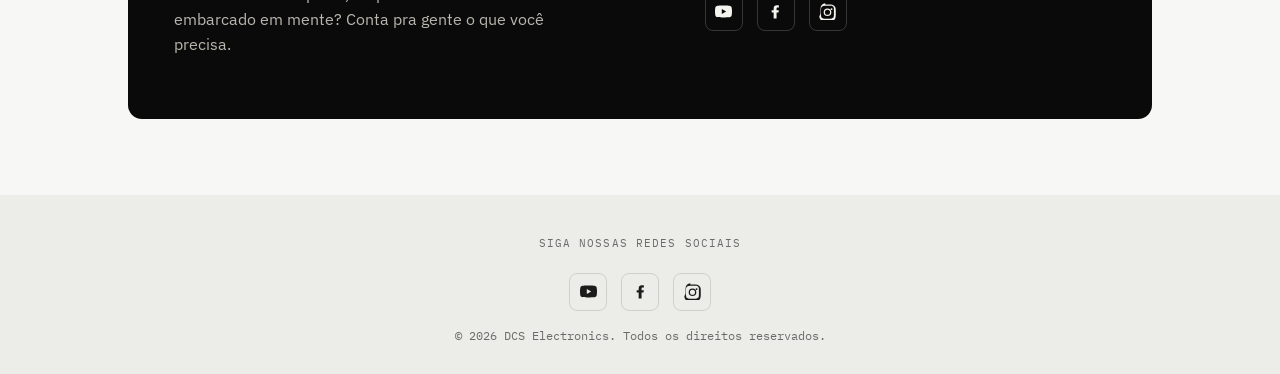
==== commit a5d50ead: "atualizando site e arquivos" ====
--- a/index.html
+++ b/index.html
@@ -4,7 +4,7 @@
 <meta charset="UTF-8">
 <meta name="viewport" content="width=device-width, initial-scale=1.0">
 <title>DCS Electronics — Soluções em Engenharia Eletrônica</title>
-<link rel="icon" type="image/svg+xml" href="assets/logo_fundo_preto.svg">
+<link rel="icon" type="image/svg+xml" href="assets/logo_aba.svg">
 <link rel="preconnect" href="https://fonts.googleapis.com">
 <link href="https://fonts.googleapis.com/css2?family=Space+Grotesk:wght@500;600;700&family=IBM+Plex+Sans:wght@400;500;600&family=IBM+Plex+Mono:wght@400;500;600&display=swap" rel="stylesheet">
 <style>
@@ -72,7 +72,7 @@
 
   /* ---------- HEADER ---------- */
   header.site-header{
-    background: var(--ink);
+    background: #000000;
     position: sticky;
     top: 0;
     z-index: 50;
@@ -512,34 +512,71 @@
       </div>
       <div class="schematic-wrap">
         <svg viewBox="0 0 300 260" fill="none" xmlns="http://www.w3.org/2000/svg">
-          <path id="trace-path" d="M20 60 H90 V30 H160 V90 H220 V150 H260" stroke="#8A8D90" stroke-width="2" stroke-linecap="round"/>
+          <path id="trace-path" d="M20 60 H90 V30 M134 30 H160 V90" stroke="#8A8D90" stroke-width="2" stroke-linecap="round"/>
           <path d="M20 200 H70 V230 H140" stroke="#55585C" stroke-width="2" stroke-linecap="round"/>
           <path d="M140 230 V180 H190" stroke="#55585C" stroke-width="2" stroke-linecap="round"/>
 
           <!-- resistor -->
           <path d="M90 30 l6 -10 l8 20 l8 -20 l8 20 l8 -20 l6 10" stroke="#1C1C1A" stroke-width="2" fill="none" stroke-linecap="round" stroke-linejoin="round" transform="translate(0,0)"/>
 
-          <!-- IC chip -->
-          <rect x="150" y="70" width="60" height="40" rx="4" fill="#0A0A0A"/>
-          <text x="180" y="94" text-anchor="middle" font-family="IBM Plex Mono, monospace" font-size="10" fill="#F5F3EE">DCS</text>
-          <line x1="150" y1="80" x2="140" y2="80" stroke="#1C1C1A" stroke-width="2"/>
-          <line x1="150" y1="100" x2="140" y2="100" stroke="#1C1C1A" stroke-width="2"/>
-          <line x1="210" y1="80" x2="220" y2="80" stroke="#1C1C1A" stroke-width="2"/>
-          <line x1="210" y1="100" x2="220" y2="100" stroke="#1C1C1A" stroke-width="2"/>
+          <!-- IC chip + speaker -->
+          <defs>
+            <radialGradient id="chipRadial" cx="108.89862" cy="58.403812" fx="108.89862" fy="58.403812" r="26.643026" gradientTransform="matrix(2.0710944,0.01418668,-0.00518916,0.75755892,-126.30591,124.73959)" gradientUnits="userSpaceOnUse">
+              <stop offset="0" stop-color="#e4e4e4"/>
+              <stop offset="1" stop-color="#ababab" stop-opacity="0.9647"/>
+            </radialGradient>
+          </defs>
+          <g transform="translate(149,58) scale(1.15)">
+            <g transform="translate(-72.287325,-140.50082)">
+              <rect fill="url(#chipRadial)" stroke="#0a0000" stroke-width="1.58771" stroke-linecap="round" stroke-linejoin="miter" width="51.698349" height="38.780567" x="73.081177" y="151.13855" ry="4.3342938"/>
+              <path fill="#7b7b7b" stroke="#796b6b" stroke-width="2.89781" stroke-linecap="round" d="m 125.36546,166.62769 20.50114,0.006"/>
+              <path fill="#7b7b7b" stroke="#796b6b" stroke-width="2.68624" stroke-linecap="round" d="m 125.71638,173.89502 20.49851,0.0178"/>
+              <path fill="#000000" stroke="#090000" stroke-width="1.88029" stroke-linecap="round" stroke-linejoin="round" d="m 84.586466,178.58606 4.855,-19.88483"/>
+              <path fill="#000000" stroke="#090000" stroke-width="1.88029" stroke-linecap="round" stroke-linejoin="round" d="m 87.530456,178.04375 4.18356,-16.73425"/>
+              <path fill="#000000" stroke="#090000" stroke-width="1.88029" stroke-linecap="round" stroke-linejoin="round" d="m 90.629386,177.42396 3.46048,-14.30675"/>
+              <path fill="#000000" stroke="#000000" stroke-width="0.372966" d="m 96.599386,162.79029 -0.67564,-0.98607 c 0,0 0.14609,-0.98608 0.21913,-0.98608 0.073,0 8.399904,2.06346 8.399904,2.06346 l 2.52056,2.24907 -0.18786,1.63752 1.32866,0.31564 -2.13052,10.63968 -1.48526,-0.23595 -0.30135,1.35739 -1.35226,1.26476 -11.311124,0.0258 0.42887,-1.42195 0.80347,-0.43826 z"/>
+              <path fill="#cfcfcf" stroke="#e7c9c9" stroke-width="0.72081" d="m 96.582306,176.51201 c 1.74033,-0.0249 6.189324,0.0533 6.189324,0.0533 l 0.44157,-0.35251 1.90188,-8.7143 -1.31002,-1.51883 -4.365864,-0.96551 z"/>
+              <path fill="#000000" stroke="#000000" stroke-width="0.10226" d="m 106.62119,167.99804 1.36224,0.24533 -1.69796,8.38649 -1.54947,-0.29698 z"/>
+              <path fill="#050101" stroke="#937b7b" stroke-width="0.10226" d="m 106.07362,177.72351 -0.13789,0.77568 3.7842,0.76901 2.26629,-12.29612 -3.55178,-0.65134 z"/>
+              <g transform="translate(-9.9682737,112.12501)">
+                <path fill="#000000" stroke="#000000" stroke-width="0.264583" d="m 144.18472,40.526397 v 34.745039 l 9.88897,0.26727 V 40.46433 Z"/>
+                <path fill="#000000" stroke="#000000" stroke-width="0.264583" d="M 154.07369,66.384724 174.1189,86.429938 V 28.699724 l -20.04521,20.446118 z"/>
+                <path fill="none" stroke="#000000" stroke-width="3.765" stroke-linecap="butt" opacity="0" d="m 180.4148,40.634799 c 5.77788,12.442126 4.40749,24.393783 0,34.210501">
+                  <animate attributeName="opacity" values="0;1;0" keyTimes="0;0.5;1" dur="1.2s" begin="0s" repeatCount="indefinite"/>
+                </path>
+                <path fill="none" stroke="#000000" stroke-width="3.765" stroke-linecap="butt" opacity="0" d="m 187.09654,33.418525 c 9.87626,22.859072 5.5354,36.024659 0,48.375783">
+                  <animate attributeName="opacity" values="0;1;0" keyTimes="0;0.5;1" dur="1.2s" begin="0.2s" repeatCount="indefinite"/>
+                </path>
+              </g>
+            </g>
+          </g>
 
           <!-- capacitor -->
-          <line x1="185" y1="150" x2="185" y2="170" stroke="#1C1C1A" stroke-width="2"/>
-          <line x1="175" y1="150" x2="195" y2="150" stroke="#1C1C1A" stroke-width="3"/>
-          <line x1="175" y1="158" x2="195" y2="158" stroke="#1C1C1A" stroke-width="3"/>
+          <line x1="190" y1="180" x2="190" y2="198" stroke="#1C1C1A" stroke-width="2"/>
+          <line x1="178" y1="198" x2="202" y2="198" stroke="#1C1C1A" stroke-width="3"/>
+          <line x1="178" y1="208" x2="202" y2="208" stroke="#1C1C1A" stroke-width="3"/>
+          <line x1="190" y1="208" x2="190" y2="228" stroke="#1C1C1A" stroke-width="2"/>
+
+          <!-- GND -->
+          <line x1="182" y1="228" x2="198" y2="228" stroke="#1C1C1A" stroke-width="2" stroke-linecap="round"/>
+          <line x1="185" y1="232" x2="195" y2="232" stroke="#1C1C1A" stroke-width="2" stroke-linecap="round"/>
+          <line x1="188" y1="236" x2="192" y2="236" stroke="#1C1C1A" stroke-width="2" stroke-linecap="round"/>
 
           <!-- solder pads -->
           <circle cx="20" cy="60" r="4" fill="#8A8D90"/>
-          <circle cx="260" cy="150" r="4" fill="#8A8D90"/>
           <circle cx="20" cy="200" r="4" fill="#55585C"/>
           <circle cx="190" cy="180" r="4" fill="#55585C"/>
+          <circle cx="90" cy="30" r="4" fill="#8A8D90"/>
+          <circle cx="134" cy="30" r="4" fill="#8A8D90"/>
 
           <circle id="signal-pulse" r="4" fill="#C9CACB">
-            <animateMotion dur="3.2s" repeatCount="indefinite" path="M20 60 H90 V30 H160 V90 H220 V150 H260"/>
+            <animateMotion dur="2.5s" repeatCount="indefinite" path="M20 60 H90 V30 l6 -10 l8 20 l8 -20 l8 20 l8 -20 l6 10 H160 V90 H150"/>
+            <animate attributeName="opacity" values="1;1;0;0" keyTimes="0;0.85;0.95;1" dur="2.5s" repeatCount="indefinite"/>
+          </circle>
+
+          <circle id="signal-pulse-cap" r="4" fill="#C9CACB" opacity="0">
+            <animateMotion begin="0.3s" dur="2.4s" repeatCount="indefinite" path="M20 200 H70 V230 H140 V180 H190 V228"/>
+            <animate attributeName="opacity" begin="0.3s" values="1;1;0;0" keyTimes="0;0.85;0.95;1" dur="2.4s" repeatCount="indefinite"/>
           </circle>
         </svg>
       </div>
@@ -586,13 +623,13 @@
         </article>
 
         <article class="project-card reveal">
-          <div class="project-media placeholder">
-            <svg viewBox="0 0 24 24" fill="none" stroke="currentColor" stroke-width="1.4"><rect x="6" y="6" width="12" height="12" rx="1.5"/><line x1="6" y1="9" x2="3" y2="9"/><line x1="6" y1="15" x2="3" y2="15"/><line x1="18" y1="9" x2="21" y2="9"/><line x1="18" y1="15" x2="21" y2="15"/></svg>
+          <div class="project-media">
+            <img src="assets/amplificador-sub75.png" alt="Placa do amplificador SUB75">
           </div>
           <div class="project-body">
             <div class="project-meta">
               <span class="cat">Áudio Automotivo</span>
-              <span class="status em-breve">Em breve</span>
+              <span class="status disponivel">Disponível</span>
             </div>
             <h3>Amplificador SUB75</h3>
             <p>Amplificador classe H de 75W para subwoofers, com o mesmo filtro passa-banda da linha SUB, em um formato ainda mais compacto.</p>
@@ -600,30 +637,16 @@
         </article>
 
         <article class="project-card reveal">
-          <div class="project-media placeholder">
-            <svg viewBox="0 0 24 24" fill="none" stroke="currentColor" stroke-width="1.4"><path d="M12 3a4 4 0 0 1 4 4v3a4 4 0 0 1-8 0V7a4 4 0 0 1 4-4z"/><path d="M5 11a7 7 0 0 0 14 0"/><line x1="12" y1="18" x2="12" y2="21"/></svg>
+          <div class="project-media">
+            <img src="assets/amplificador-sub350.png" alt="Placa do amplificador SUB350">
           </div>
           <div class="project-body">
             <div class="project-meta">
-              <span class="cat">Automotivo · Segurança</span>
+              <span class="cat">Áudio Automotivo</span>
               <span class="status disponivel">Disponível</span>
             </div>
-            <h3>Alerta Farol Ligado</h3>
-            <p>Alerta sonoro e visual para veículos sem computador de bordo, avisando quando os faróis ficam ligados — evita que a bateria descarregue sem o motorista perceber.</p>
-          </div>
-        </article>
-
-        <article class="project-card reveal">
-          <div class="project-media placeholder">
-            <svg viewBox="0 0 24 24" fill="none" stroke="currentColor" stroke-width="1.4"><rect x="4" y="8" width="16" height="10" rx="1.5"/><line x1="8" y1="8" x2="8" y2="5"/><line x1="16" y1="8" x2="16" y2="5"/></svg>
-          </div>
-          <div class="project-body">
-            <div class="project-meta">
-              <span class="cat">Uso Geral</span>
-              <span class="status em-breve">Em breve</span>
-            </div>
-            <h3>Amplificador GEN300</h3>
-            <p>Amplificador de 300W para aplicações gerais, fora do nicho automotivo.</p>
+            <h3>Amplificador SUB350</h3>
+            <p>Amplificador classe D de 350W para subwoofers automotivos, com o mesmo filtro passa-banda da linha SUB, para quem precisa de mais potência sem abrir mão da proteção do alto-falante.</p>
           </div>
         </article>
 
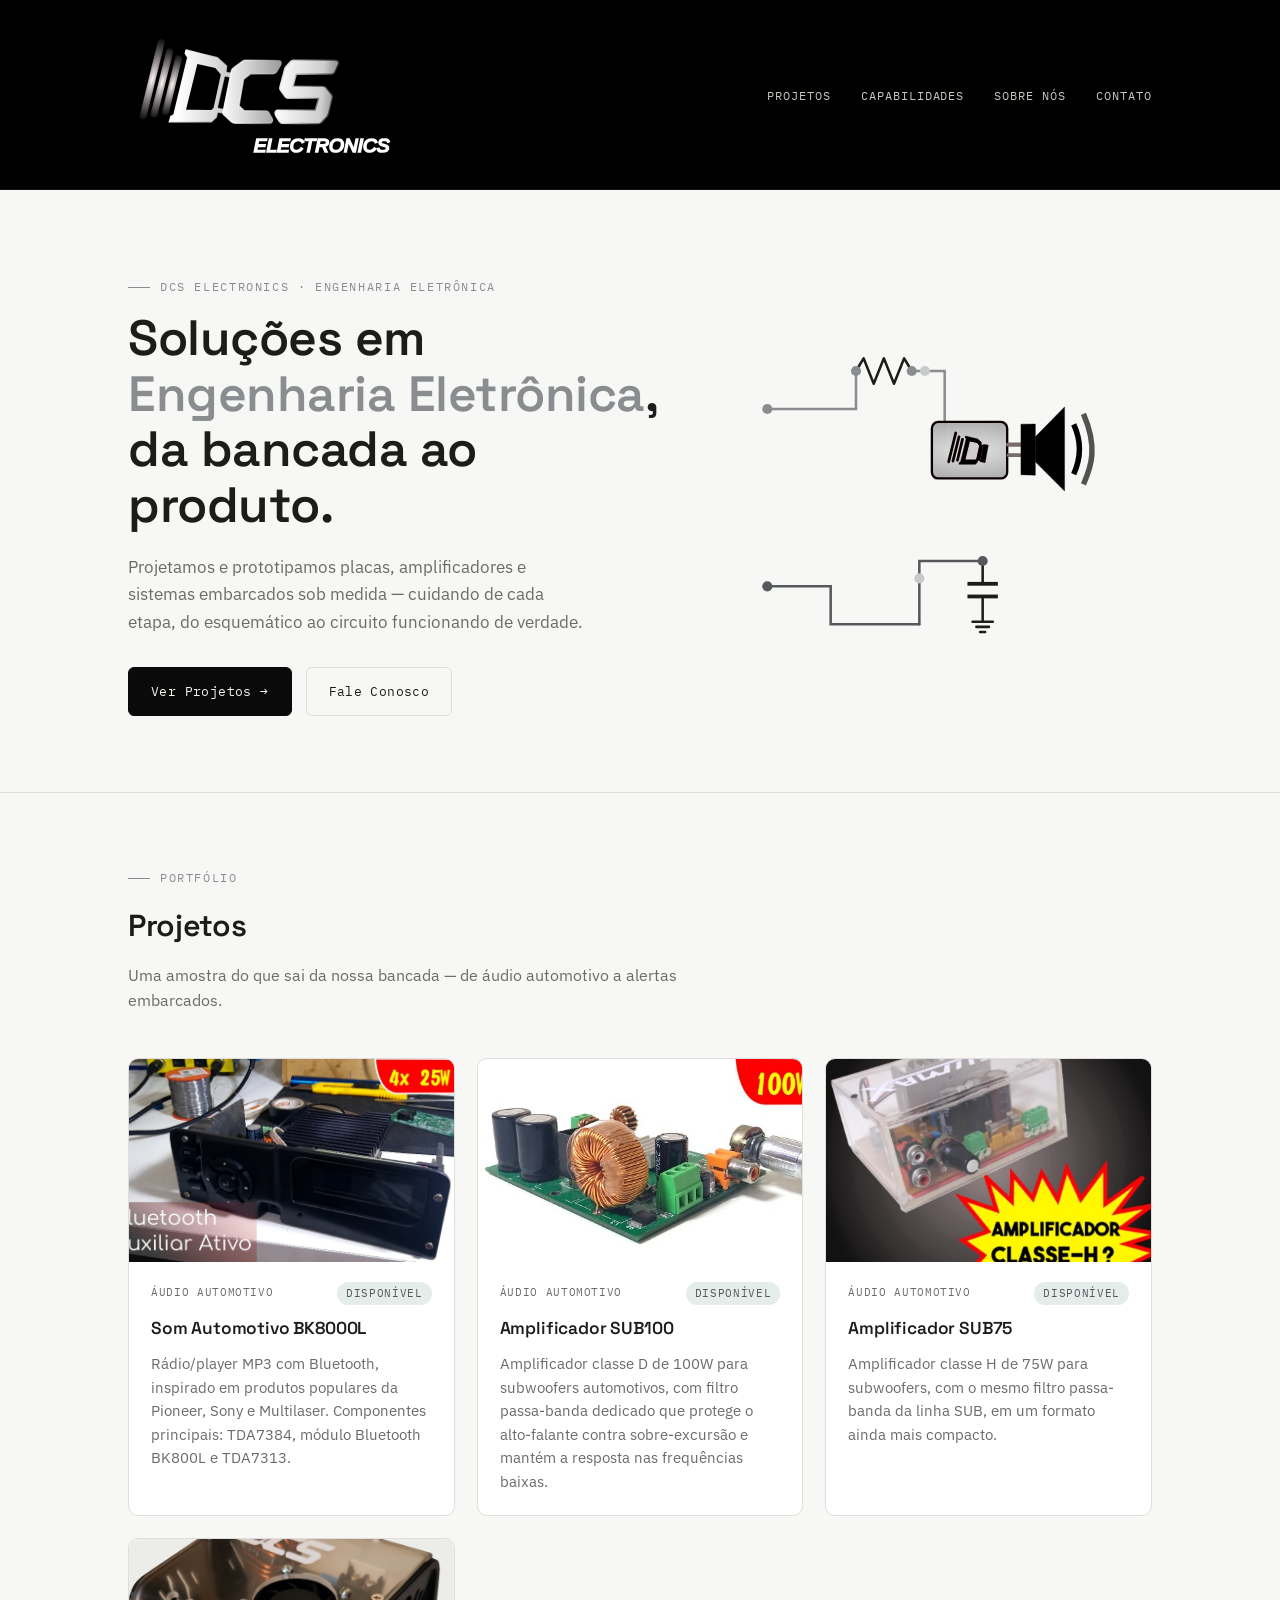
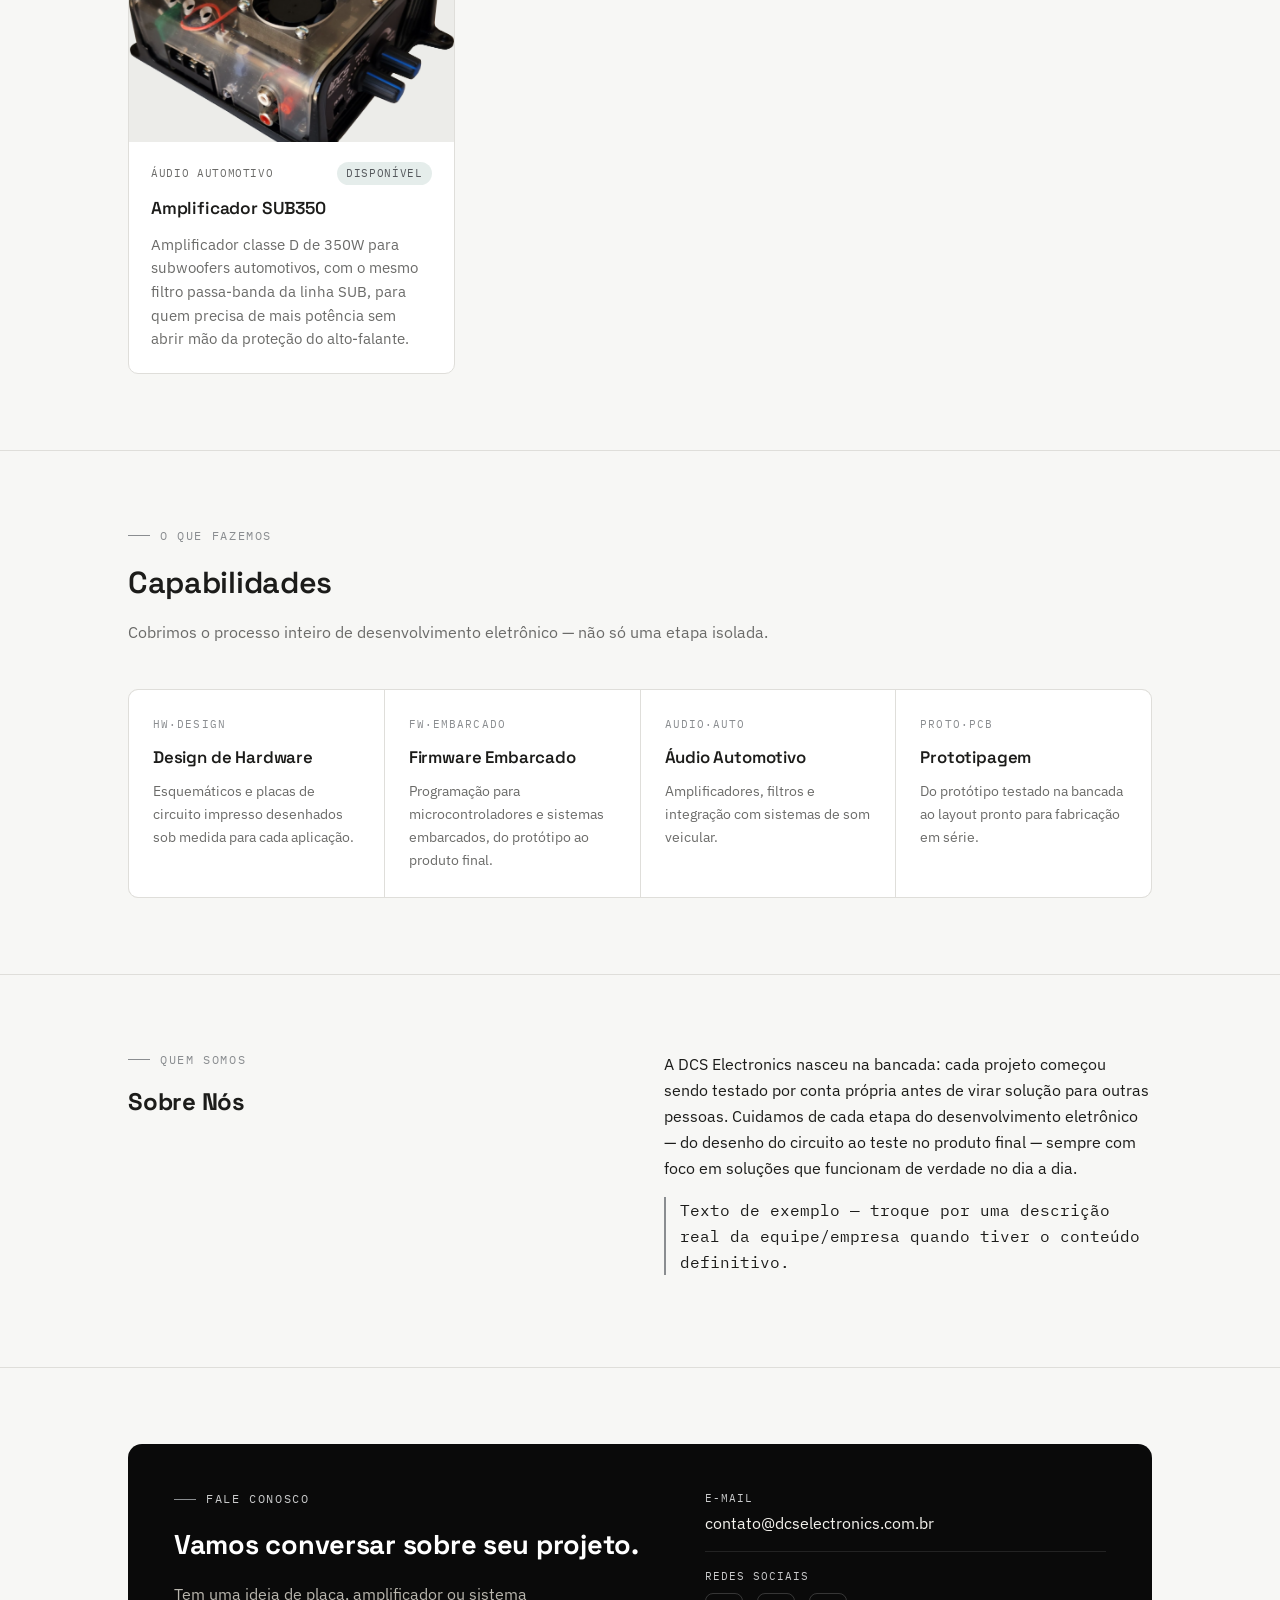
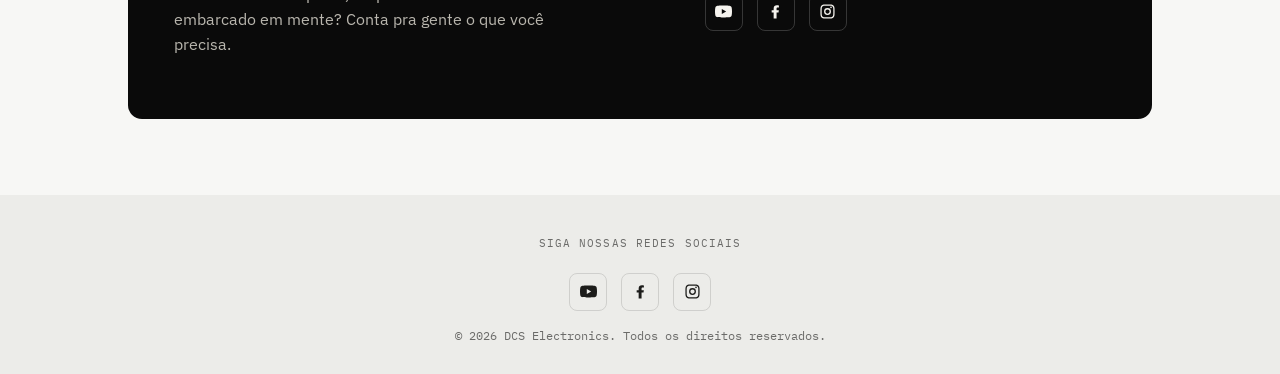
==== commit 15692268: "Add project detail pages, nav dropdown, and header/hero polish - Extract shared CSS into css/style.c" ====
--- a/index.html
+++ b/index.html
@@ -7,475 +7,7 @@
 <link rel="icon" type="image/svg+xml" href="assets/logo_aba.svg">
 <link rel="preconnect" href="https://fonts.googleapis.com">
 <link href="https://fonts.googleapis.com/css2?family=Space+Grotesk:wght@500;600;700&family=IBM+Plex+Sans:wght@400;500;600&family=IBM+Plex+Mono:wght@400;500;600&display=swap" rel="stylesheet">
-<style>
-  :root{
-    --ink: #0A0A0A;
-    --paper: #F7F7F5;
-    --paper-dim: #ECECE9;
-    --graphite: #1C1C1A;
-    --muted: #6B6B69;
-    --copper: #8A8D90;
-    --copper-bright: #C9CACB;
-    --circuit: #55585C;
-    --line: #DFDEDA;
-  }
-
-  *{ box-sizing: border-box; }
-  html{ scroll-behavior: smooth; }
-
-  body{
-    margin:0;
-    background: var(--paper);
-    color: var(--graphite);
-    font-family: 'IBM Plex Sans', sans-serif;
-    font-size: 16px;
-    line-height: 1.6;
-    -webkit-font-smoothing: antialiased;
-  }
-
-  h1,h2,h3{
-    font-family: 'Space Grotesk', sans-serif;
-    margin: 0;
-    letter-spacing: -0.01em;
-  }
-
-  .mono{
-    font-family: 'IBM Plex Mono', monospace;
-  }
-
-  .eyebrow{
-    font-family: 'IBM Plex Mono', monospace;
-    font-size: 0.72rem;
-    letter-spacing: 0.14em;
-    text-transform: uppercase;
-    color: var(--copper);
-    display: flex;
-    align-items: center;
-    gap: 10px;
-    margin-bottom: 14px;
-  }
-  .eyebrow::before{
-    content: "";
-    width: 22px;
-    height: 1px;
-    background: var(--copper);
-    display: inline-block;
-  }
-
-  a{ color: inherit; }
-
-  .wrap{
-    max-width: 1080px;
-    margin: 0 auto;
-    padding: 0 28px;
-  }
-
-  /* ---------- HEADER ---------- */
-  header.site-header{
-    background: #000000;
-    position: sticky;
-    top: 0;
-    z-index: 50;
-    border-bottom: 1px solid rgba(255,255,255,0.08);
-  }
-  .header-inner{
-    max-width: 1080px;
-    margin: 0 auto;
-    min-height: 189px;
-    padding: 20px 28px;
-    display: flex;
-    align-items: center;
-    justify-content: space-between;
-    gap: 20px;
-  }
-  .logo-mark{
-    display: flex;
-    align-items: center;
-    justify-content: flex-start;
-    gap: 12px;
-  }
-  .logo-mark img{
-    height: 130px;
-    width: auto;
-    display: block;
-  }
-  .logo-mark span{
-    font-family: 'Space Grotesk', sans-serif;
-    font-weight: 600;
-    font-size: 1.05rem;
-    color: #F5F3EE;
-    letter-spacing: -0.01em;
-  }
-
-  @media (max-width: 720px){
-    .header-inner{ min-height: 96px; padding: 14px 20px; }
-    .logo-mark img{ height: 64px; }
-  }
-
-  nav.main-nav ul{
-    list-style: none;
-    display: flex;
-    gap: 30px;
-    margin: 0;
-    padding: 0;
-  }
-  nav.main-nav a{
-    font-family: 'IBM Plex Mono', monospace;
-    font-size: 0.76rem;
-    letter-spacing: 0.08em;
-    text-transform: uppercase;
-    color: #C9C6BE;
-    text-decoration: none;
-    position: relative;
-    padding-bottom: 4px;
-    transition: color 0.15s ease;
-  }
-  nav.main-nav a::after{
-    content: "";
-    position: absolute;
-    left: 0; bottom: 0;
-    width: 0%;
-    height: 1px;
-    background: var(--copper-bright);
-    transition: width 0.2s ease;
-  }
-  nav.main-nav a:hover{ color: #fff; }
-  nav.main-nav a:hover::after{ width: 100%; }
-
-  .menu-toggle{
-    display: none;
-    background: none;
-    border: 1px solid #444;
-    color: #eee;
-    font-family: 'IBM Plex Mono', monospace;
-    font-size: 0.75rem;
-    padding: 7px 12px;
-    border-radius: 4px;
-  }
-
-  @media (max-width: 720px){
-    nav.main-nav{
-      display: none;
-      width: 100%;
-      order: 3;
-    }
-    nav.main-nav.open{ display: block; }
-    nav.main-nav ul{
-      flex-direction: column;
-      gap: 0;
-      padding: 10px 0 16px;
-    }
-    nav.main-nav a{
-      display: block;
-      padding: 10px 0;
-      border-bottom: 1px solid rgba(255,255,255,0.06);
-    }
-    .header-inner{ flex-wrap: wrap; }
-    .menu-toggle{ display: block; }
-  }
-
-  /* ---------- HERO ---------- */
-  .hero{
-    padding: 88px 0 76px;
-    border-bottom: 1px solid var(--line);
-  }
-  .hero-inner{
-    display: grid;
-    grid-template-columns: 1.1fr 0.9fr;
-    gap: 48px;
-    align-items: center;
-  }
-  .hero h1{
-    font-size: clamp(2.1rem, 4.4vw, 3.1rem);
-    font-weight: 600;
-    line-height: 1.12;
-    margin-bottom: 20px;
-  }
-  .hero h1 em{
-    font-style: normal;
-    color: var(--copper);
-  }
-  .hero p.lede{
-    font-size: 1.08rem;
-    color: var(--muted);
-    max-width: 46ch;
-    margin-bottom: 32px;
-  }
-  .cta-row{
-    display: flex;
-    gap: 14px;
-    flex-wrap: wrap;
-  }
-  .btn{
-    font-family: 'IBM Plex Mono', monospace;
-    font-size: 0.82rem;
-    letter-spacing: 0.03em;
-    text-decoration: none;
-    padding: 13px 22px;
-    border-radius: 6px;
-    display: inline-flex;
-    align-items: center;
-    gap: 8px;
-    transition: transform 0.15s ease, background 0.15s ease, border-color 0.15s ease;
-  }
-  .btn-primary{
-    background: var(--ink);
-    color: #F5F3EE;
-    border: 1px solid var(--ink);
-  }
-  .btn-primary:hover{ background: #1c1c1c; transform: translateY(-1px); }
-  .btn-ghost{
-    background: transparent;
-    color: var(--graphite);
-    border: 1px solid var(--line);
-  }
-  .btn-ghost:hover{ border-color: var(--copper); color: var(--copper); }
-
-  .schematic-wrap{
-    display: flex;
-    align-items: center;
-    justify-content: center;
-  }
-  .schematic-wrap svg{ width: 100%; height: auto; max-width: 380px; }
-
-  /* ---------- SECTION SHELL ---------- */
-  section{ padding: 76px 0; border-bottom: 1px solid var(--line); }
-  section:last-of-type{ border-bottom: none; }
-  .section-head{
-    max-width: 640px;
-    margin-bottom: 44px;
-  }
-  .section-head h2{
-    font-size: 1.9rem;
-    font-weight: 600;
-    margin-bottom: 12px;
-  }
-  .section-head p{
-    color: var(--muted);
-    font-size: 1rem;
-    margin: 0;
-  }
-
-  /* reveal-on-scroll */
-  .reveal{
-    opacity: 0;
-    transform: translateY(16px);
-    transition: opacity 0.6s ease, transform 0.6s ease;
-  }
-  .reveal.in{ opacity: 1; transform: translateY(0); }
-
-  /* ---------- PROJETOS ---------- */
-  .project-grid{
-    display: grid;
-    grid-template-columns: repeat(auto-fit, minmax(280px, 1fr));
-    gap: 22px;
-  }
-  .project-card{
-    background: #fff;
-    border: 1px solid var(--line);
-    border-radius: 10px;
-    overflow: hidden;
-    display: flex;
-    flex-direction: column;
-    transition: border-color 0.2s ease, transform 0.2s ease, box-shadow 0.2s ease;
-  }
-  .project-card:hover{
-    border-color: var(--copper);
-    transform: translateY(-3px);
-    box-shadow: 0 14px 30px rgba(20,15,5,0.08);
-  }
-  .project-media{
-    aspect-ratio: 16/10;
-    background: var(--paper-dim);
-    display: flex;
-    align-items: center;
-    justify-content: center;
-    overflow: hidden;
-  }
-  .project-media img{
-    width: 100%;
-    height: 100%;
-    object-fit: cover;
-    display: block;
-  }
-  .project-media.placeholder svg{ width: 56px; height: 56px; color: var(--muted); opacity: 0.5; }
-  .project-body{
-    padding: 20px 22px 22px;
-    display: flex;
-    flex-direction: column;
-    gap: 10px;
-    flex: 1;
-  }
-  .project-meta{
-    display: flex;
-    justify-content: space-between;
-    align-items: center;
-    font-family: 'IBM Plex Mono', monospace;
-    font-size: 0.68rem;
-    letter-spacing: 0.06em;
-    text-transform: uppercase;
-  }
-  .project-meta .cat{ color: var(--muted); }
-  .status{
-    padding: 3px 9px;
-    border-radius: 100px;
-    font-size: 0.66rem;
-  }
-  .status.disponivel{ background: rgba(47,111,94,0.12); color: var(--circuit); }
-  .status.em-breve{ background: rgba(190,106,47,0.12); color: var(--copper); }
-  .project-body h3{
-    font-size: 1.08rem;
-    font-weight: 600;
-  }
-  .project-body p{
-    color: var(--muted);
-    font-size: 0.92rem;
-    margin: 0;
-    flex: 1;
-  }
-
-  /* ---------- CAPABILIDADES ---------- */
-  .cap-grid{
-    display: grid;
-    grid-template-columns: repeat(auto-fit, minmax(240px, 1fr));
-    gap: 1px;
-    background: var(--line);
-    border: 1px solid var(--line);
-    border-radius: 10px;
-    overflow: hidden;
-  }
-  .cap-item{
-    background: #fff;
-    padding: 26px 24px;
-  }
-  .cap-item .mono{
-    font-size: 0.68rem;
-    letter-spacing: 0.1em;
-    text-transform: uppercase;
-    color: var(--copper);
-    display: block;
-    margin-bottom: 10px;
-  }
-  .cap-item h3{
-    font-size: 1.05rem;
-    font-weight: 600;
-    margin-bottom: 8px;
-  }
-  .cap-item p{
-    color: var(--muted);
-    font-size: 0.9rem;
-    margin: 0;
-  }
-
-  /* ---------- SOBRE ---------- */
-  .about-grid{
-    display: grid;
-    grid-template-columns: 1fr 1fr;
-    gap: 48px;
-    align-items: start;
-  }
-  .about-grid p{
-    color: var(--graphite);
-    font-size: 1.02rem;
-    margin: 0 0 16px;
-  }
-  .about-note{
-    font-family: 'IBM Plex Mono', monospace;
-    font-size: 0.72rem;
-    color: var(--muted);
-    border-left: 2px solid var(--copper);
-    padding-left: 14px;
-  }
-
-  /* ---------- CONTATO ---------- */
-  .contact-box{
-    background: var(--ink);
-    border-radius: 14px;
-    padding: 46px;
-    color: #F5F3EE;
-    display: grid;
-    grid-template-columns: 1.1fr 0.9fr;
-    gap: 40px;
-  }
-  .contact-box h2{ color: #fff; font-size: 1.7rem; margin-bottom: 12px; }
-  .contact-box p{ color: #B9B6AE; font-size: 0.98rem; max-width: 40ch; }
-  .contact-rows{ display: flex; flex-direction: column; gap: 16px; }
-  .contact-row{
-    display: flex;
-    flex-direction: column;
-    gap: 4px;
-    border-bottom: 1px solid rgba(255,255,255,0.1);
-    padding-bottom: 14px;
-  }
-  .contact-row .label{
-    font-family: 'IBM Plex Mono', monospace;
-    font-size: 0.66rem;
-    letter-spacing: 0.1em;
-    text-transform: uppercase;
-    color: var(--copper-bright);
-  }
-  .contact-row .value a, .contact-row .value{
-    color: #F5F3EE;
-    text-decoration: none;
-    font-size: 1rem;
-  }
-  .social-icons{ display: flex; gap: 14px; margin-top: 4px; }
-  .social-icons a{
-    width: 38px; height: 38px;
-    border: 1px solid rgba(255,255,255,0.18);
-    border-radius: 8px;
-    display: flex; align-items: center; justify-content: center;
-    transition: border-color 0.15s ease, background 0.15s ease;
-  }
-  .social-icons a:hover{ border-color: var(--copper-bright); background: rgba(217,138,77,0.1); }
-  .social-icons svg{ width: 17px; height: 17px; fill: #F5F3EE; }
-
-  @media (max-width: 760px){
-    .hero-inner{ grid-template-columns: 1fr; }
-    .schematic-wrap{ order: -1; max-width: 240px; margin: 0 auto; }
-    .about-grid{ grid-template-columns: 1fr; }
-    .contact-box{ grid-template-columns: 1fr; padding: 32px 24px; }
-  }
-
-  /* ---------- FOOTER ---------- */
-  footer.site-footer{
-    background: var(--paper-dim);
-    padding: 40px 0 28px;
-    color: var(--muted);
-  }
-  .footer-inner{
-    display: flex;
-    flex-direction: column;
-    align-items: center;
-    gap: 16px;
-    text-align: center;
-  }
-  .footer-inner .mono{
-    font-size: 0.7rem;
-    letter-spacing: 0.1em;
-    text-transform: uppercase;
-    color: var(--muted);
-  }
-  footer .social-icons a{ border-color: rgba(0,0,0,0.12); }
-  footer .social-icons svg{ fill: var(--graphite); }
-  .copyright{
-    font-family: 'IBM Plex Mono', monospace;
-    font-size: 0.74rem;
-    color: var(--muted);
-  }
-
-  /* keyboard focus */
-  a:focus-visible, button:focus-visible{
-    outline: 2px solid var(--copper);
-    outline-offset: 2px;
-  }
-
-  @media (prefers-reduced-motion: reduce){
-    html{ scroll-behavior: auto; }
-    .reveal{ opacity: 1; transform: none; transition: none; }
-    #signal-pulse{ animation: none !important; }
-  }
-</style>
+<link rel="stylesheet" href="css/style.css">
 </head>
 <body>
 
@@ -487,7 +19,15 @@
     <button class="menu-toggle" id="menuToggle" aria-expanded="false" aria-controls="mainNav">Menu</button>
     <nav class="main-nav" id="mainNav">
       <ul>
-        <li><a href="#projetos">Projetos</a></li>
+        <li class="has-dropdown">
+          <a href="#projetos">Projetos</a>
+          <ul class="dropdown">
+            <li><a href="projetos/som-automotivo-bk8000l.html">Som Automotivo BK8000L</a></li>
+            <li><a href="projetos/amplificador-sub100.html">Amplificador SUB100</a></li>
+            <li><a href="projetos/amplificador-sub75.html">Amplificador SUB75</a></li>
+            <li><a href="projetos/amplificador-sub350.html">Amplificador SUB350</a></li>
+          </ul>
+        </li>
         <li><a href="#capabilidades">Capabilidades</a></li>
         <li><a href="#sobre">Sobre Nós</a></li>
         <li><a href="#contato">Contato</a></li>
@@ -603,7 +143,7 @@
               <span class="cat">Áudio Automotivo</span>
               <span class="status disponivel">Disponível</span>
             </div>
-            <h3>Som Automotivo BK8000L</h3>
+            <h3><a href="projetos/som-automotivo-bk8000l.html">Som Automotivo BK8000L</a></h3>
             <p>Rádio/player MP3 com Bluetooth, inspirado em produtos populares da Pioneer, Sony e Multilaser. Componentes principais: TDA7384, módulo Bluetooth BK800L e TDA7313.</p>
           </div>
         </article>
@@ -617,7 +157,7 @@
               <span class="cat">Áudio Automotivo</span>
               <span class="status disponivel">Disponível</span>
             </div>
-            <h3>Amplificador SUB100</h3>
+            <h3><a href="projetos/amplificador-sub100.html">Amplificador SUB100</a></h3>
             <p>Amplificador classe D de 100W para subwoofers automotivos, com filtro passa-banda dedicado que protege o alto-falante contra sobre-excursão e mantém a resposta nas frequências baixas.</p>
           </div>
         </article>
@@ -631,7 +171,7 @@
               <span class="cat">Áudio Automotivo</span>
               <span class="status disponivel">Disponível</span>
             </div>
-            <h3>Amplificador SUB75</h3>
+            <h3><a href="projetos/amplificador-sub75.html">Amplificador SUB75</a></h3>
             <p>Amplificador classe H de 75W para subwoofers, com o mesmo filtro passa-banda da linha SUB, em um formato ainda mais compacto.</p>
           </div>
         </article>
@@ -645,7 +185,7 @@
               <span class="cat">Áudio Automotivo</span>
               <span class="status disponivel">Disponível</span>
             </div>
-            <h3>Amplificador SUB350</h3>
+            <h3><a href="projetos/amplificador-sub350.html">Amplificador SUB350</a></h3>
             <p>Amplificador classe D de 350W para subwoofers automotivos, com o mesmo filtro passa-banda da linha SUB, para quem precisa de mais potência sem abrir mão da proteção do alto-falante.</p>
           </div>
         </article>
@@ -725,7 +265,7 @@
                 <svg viewBox="0 0 24 24"><path d="M13.5 22v-8.5h2.8l.4-3.3h-3.2V8.1c0-1 .3-1.6 1.7-1.6h1.6V3.4C16 3.3 15 3.2 13.9 3.2c-2.7 0-4.5 1.6-4.5 4.6v2.4H6.6v3.3h2.8V22h4.1z"/></svg>
               </a>
               <a href="https://www.instagram.com/dcselectronicsdf/" target="_blank" rel="noopener" aria-label="Instagram">
-                <svg viewBox="0 0 24 24"><path d="M12 2.2c3.2 0 3.6 0 4.9.07 1.2.06 2.1.26 2.8.56.8.3 1.4.7 2 1.3.6.6 1 1.2 1.3 2 .3.7.5 1.6.6 2.8.1 1.3.1 1.7.1 4.9s0 3.6-.1 4.9c-.1 1.2-.3 2.1-.6 2.8-.3.8-.7 1.4-1.3 2-.6.6-1.2 1-2 1.3-.7.3-1.6.5-2.8.6-1.3.1-1.7.1-4.9.1s-3.6 0-4.9-.1c-1.2-.1-2.1-.3-2.8-.6-.8-.3-1.4-.7-2-1.3-.6-.6-1-1.2-1.3-2-.3-.7-.5-1.6-.6-2.8C2.2 15.6 2.2 15.2 2.2 12s0-3.6.1-4.9c.1-1.2.3-2.1.6-2.8.3-.8.7-1.4 1.3-2 .6-.6 1.2-1 2-1.3.7-.3 1.6-.5 2.8-.6C8.4 2.2 8.8 2.2 12 2.2zm0 1.8c-3.1 0-3.5 0-4.7.07-1 .05-1.6.22-2 .37-.5.2-.8.4-1.2.8-.4.4-.6.7-.8 1.2-.15.4-.32 1-.37 2C2.8 9.5 2.8 9.9 2.8 13s0 3.5.07 4.7c.05 1 .22 1.6.37 2 .2.5.4.8.8 1.2.4.4.7.6 1.2.8.4.15 1 .32 2 .37 1.2.07 1.6.07 4.7.07s3.5 0 4.7-.07c1-.05 1.6-.22 2-.37.5-.2.8-.4 1.2-.8.4-.4.6-.7.8-1.2.15-.4.32-1 .37-2 .07-1.2.07-1.6.07-4.7s0-3.5-.07-4.7c-.05-1-.22-1.6-.37-2-.2-.5-.4-.8-.8-1.2-.4-.4-.7-.6-1.2-.8-.4-.15-1-.32-2-.37C15.5 4 15.1 4 12 4zm0 3.6a5.4 5.4 0 1 1 0 10.8 5.4 5.4 0 0 1 0-10.8zm0 1.8a3.6 3.6 0 1 0 0 7.2 3.6 3.6 0 0 0 0-7.2zm5.6-2a1.26 1.26 0 1 1 0 2.5 1.26 1.26 0 0 1 0-2.5z"/></svg>
+                <svg viewBox="0 0 24 24"><path d="M12 2c2.717 0 3.056.01 4.122.06 1.065.05 1.79.217 2.428.465.66.254 1.216.598 1.772 1.153a4.908 4.908 0 0 1 1.153 1.772c.247.637.415 1.363.465 2.428.047 1.066.06 1.405.06 4.122 0 2.717-.01 3.056-.06 4.122-.05 1.065-.218 1.79-.465 2.428a4.883 4.883 0 0 1-1.153 1.772 4.915 4.915 0 0 1-1.772 1.153c-.637.247-1.363.415-2.428.465-1.066.047-1.405.06-4.122.06-2.717 0-3.056-.01-4.122-.06-1.065-.05-1.79-.218-2.428-.465a4.89 4.89 0 0 1-1.772-1.153 4.904 4.904 0 0 1-1.153-1.772c-.248-.637-.415-1.363-.465-2.428C2.013 15.056 2 14.717 2 12c0-2.717.01-3.056.06-4.122.05-1.066.217-1.79.465-2.428a4.88 4.88 0 0 1 1.153-1.772A4.897 4.897 0 0 1 5.45 2.525c.638-.248 1.362-.415 2.428-.465C8.944 2.013 9.283 2 12 2zm0 1.802c-2.67 0-2.986.01-4.04.059-.976.045-1.505.207-1.858.344-.466.181-.8.398-1.15.748-.35.35-.566.683-.747 1.15-.137.352-.3.882-.344 1.857-.05 1.054-.06 1.37-.06 4.04 0 2.67.01 2.986.06 4.04.045.976.207 1.505.344 1.858.181.466.398.8.748 1.15.35.35.683.566 1.15.747.352.137.882.3 1.857.344 1.054.05 1.37.06 4.04.06 2.67 0 2.987-.01 4.04-.06.976-.045 1.505-.207 1.858-.344.466-.181.8-.398 1.15-.748.35-.35.566-.683.747-1.15.137-.352.3-.882.344-1.857.05-1.054.06-1.37.06-4.04 0-2.67-.01-2.986-.06-4.04-.045-.976-.207-1.505-.344-1.858a3.09 3.09 0 0 0-.748-1.15 3.098 3.098 0 0 0-1.15-.747c-.352-.137-.882-.3-1.857-.344-1.054-.05-1.37-.06-4.04-.06zM12 7.135a4.865 4.865 0 1 1 0 9.73 4.865 4.865 0 0 1 0-9.73zM12 15a3 3 0 1 0 0-6 3 3 0 0 0 0 6zm4.965-9.884a1.137 1.137 0 1 1 0 2.274 1.137 1.137 0 0 1 0-2.274z"/></svg>
               </a>
             </div>
           </div>
@@ -747,7 +287,7 @@
         <svg viewBox="0 0 24 24"><path d="M13.5 22v-8.5h2.8l.4-3.3h-3.2V8.1c0-1 .3-1.6 1.7-1.6h1.6V3.4C16 3.3 15 3.2 13.9 3.2c-2.7 0-4.5 1.6-4.5 4.6v2.4H6.6v3.3h2.8V22h4.1z"/></svg>
       </a>
       <a href="https://www.instagram.com/dcselectronicsdf/" target="_blank" rel="noopener" aria-label="Instagram">
-        <svg viewBox="0 0 24 24"><path d="M12 2.2c3.2 0 3.6 0 4.9.07 1.2.06 2.1.26 2.8.56.8.3 1.4.7 2 1.3.6.6 1 1.2 1.3 2 .3.7.5 1.6.6 2.8.1 1.3.1 1.7.1 4.9s0 3.6-.1 4.9c-.1 1.2-.3 2.1-.6 2.8-.3.8-.7 1.4-1.3 2-.6.6-1.2 1-2 1.3-.7.3-1.6.5-2.8.6-1.3.1-1.7.1-4.9.1s-3.6 0-4.9-.1c-1.2-.1-2.1-.3-2.8-.6-.8-.3-1.4-.7-2-1.3-.6-.6-1-1.2-1.3-2-.3-.7-.5-1.6-.6-2.8C2.2 15.6 2.2 15.2 2.2 12s0-3.6.1-4.9c.1-1.2.3-2.1.6-2.8.3-.8.7-1.4 1.3-2 .6-.6 1.2-1 2-1.3.7-.3 1.6-.5 2.8-.6C8.4 2.2 8.8 2.2 12 2.2zm0 1.8c-3.1 0-3.5 0-4.7.07-1 .05-1.6.22-2 .37-.5.2-.8.4-1.2.8-.4.4-.6.7-.8 1.2-.15.4-.32 1-.37 2C2.8 9.5 2.8 9.9 2.8 13s0 3.5.07 4.7c.05 1 .22 1.6.37 2 .2.5.4.8.8 1.2.4.4.7.6 1.2.8.4.15 1 .32 2 .37 1.2.07 1.6.07 4.7.07s3.5 0 4.7-.07c1-.05 1.6-.22 2-.37.5-.2.8-.4 1.2-.8.4-.4.6-.7.8-1.2.15-.4.32-1 .37-2 .07-1.2.07-1.6.07-4.7s0-3.5-.07-4.7c-.05-1-.22-1.6-.37-2-.2-.5-.4-.8-.8-1.2-.4-.4-.7-.6-1.2-.8-.4-.15-1-.32-2-.37C15.5 4 15.1 4 12 4zm0 3.6a5.4 5.4 0 1 1 0 10.8 5.4 5.4 0 0 1 0-10.8zm0 1.8a3.6 3.6 0 1 0 0 7.2 3.6 3.6 0 0 0 0-7.2zm5.6-2a1.26 1.26 0 1 1 0 2.5 1.26 1.26 0 0 1 0-2.5z"/></svg>
+        <svg viewBox="0 0 24 24"><path d="M12 2c2.717 0 3.056.01 4.122.06 1.065.05 1.79.217 2.428.465.66.254 1.216.598 1.772 1.153a4.908 4.908 0 0 1 1.153 1.772c.247.637.415 1.363.465 2.428.047 1.066.06 1.405.06 4.122 0 2.717-.01 3.056-.06 4.122-.05 1.065-.218 1.79-.465 2.428a4.883 4.883 0 0 1-1.153 1.772 4.915 4.915 0 0 1-1.772 1.153c-.637.247-1.363.415-2.428.465-1.066.047-1.405.06-4.122.06-2.717 0-3.056-.01-4.122-.06-1.065-.05-1.79-.218-2.428-.465a4.89 4.89 0 0 1-1.772-1.153 4.904 4.904 0 0 1-1.153-1.772c-.248-.637-.415-1.363-.465-2.428C2.013 15.056 2 14.717 2 12c0-2.717.01-3.056.06-4.122.05-1.066.217-1.79.465-2.428a4.88 4.88 0 0 1 1.153-1.772A4.897 4.897 0 0 1 5.45 2.525c.638-.248 1.362-.415 2.428-.465C8.944 2.013 9.283 2 12 2zm0 1.802c-2.67 0-2.986.01-4.04.059-.976.045-1.505.207-1.858.344-.466.181-.8.398-1.15.748-.35.35-.566.683-.747 1.15-.137.352-.3.882-.344 1.857-.05 1.054-.06 1.37-.06 4.04 0 2.67.01 2.986.06 4.04.045.976.207 1.505.344 1.858.181.466.398.8.748 1.15.35.35.683.566 1.15.747.352.137.882.3 1.857.344 1.054.05 1.37.06 4.04.06 2.67 0 2.987-.01 4.04-.06.976-.045 1.505-.207 1.858-.344.466-.181.8-.398 1.15-.748.35-.35.566-.683.747-1.15.137-.352.3-.882.344-1.857.05-1.054.06-1.37.06-4.04 0-2.67-.01-2.986-.06-4.04-.045-.976-.207-1.505-.344-1.858a3.09 3.09 0 0 0-.748-1.15 3.098 3.098 0 0 0-1.15-.747c-.352-.137-.882-.3-1.857-.344-1.054-.05-1.37-.06-4.04-.06zM12 7.135a4.865 4.865 0 1 1 0 9.73 4.865 4.865 0 0 1 0-9.73zM12 15a3 3 0 1 0 0-6 3 3 0 0 0 0 6zm4.965-9.884a1.137 1.137 0 1 1 0 2.274 1.137 1.137 0 0 1 0-2.274z"/></svg>
       </a>
     </div>
     <span class="copyright">© 2026 DCS Electronics. Todos os direitos reservados.</span>
--- a/css/style.css
+++ b/css/style.css
@@ -0,0 +1,585 @@
+  :root{
+    --ink: #0A0A0A;
+    --paper: #F7F7F5;
+    --paper-dim: #ECECE9;
+    --graphite: #1C1C1A;
+    --muted: #6B6B69;
+    --copper: #8A8D90;
+    --copper-bright: #C9CACB;
+    --circuit: #55585C;
+    --line: #DFDEDA;
+  }
+
+  *{ box-sizing: border-box; }
+  html{ scroll-behavior: smooth; }
+
+  body{
+    margin:0;
+    background: var(--paper);
+    color: var(--graphite);
+    font-family: 'IBM Plex Sans', sans-serif;
+    font-size: 16px;
+    line-height: 1.6;
+    -webkit-font-smoothing: antialiased;
+  }
+
+  h1,h2,h3{
+    font-family: 'Space Grotesk', sans-serif;
+    margin: 0;
+    letter-spacing: -0.01em;
+  }
+
+  .mono{
+    font-family: 'IBM Plex Mono', monospace;
+  }
+
+  .eyebrow{
+    font-family: 'IBM Plex Mono', monospace;
+    font-size: 0.72rem;
+    letter-spacing: 0.14em;
+    text-transform: uppercase;
+    color: var(--copper);
+    display: flex;
+    align-items: center;
+    gap: 10px;
+    margin-bottom: 14px;
+  }
+  .eyebrow::before{
+    content: "";
+    width: 22px;
+    height: 1px;
+    background: var(--copper);
+    display: inline-block;
+  }
+
+  a{ color: inherit; }
+
+  .wrap{
+    max-width: 1080px;
+    margin: 0 auto;
+    padding: 0 28px;
+  }
+
+  /* ---------- HEADER ---------- */
+  header.site-header{
+    background: #000000;
+    position: sticky;
+    top: 0;
+    z-index: 50;
+    border-bottom: 1px solid rgba(255,255,255,0.08);
+  }
+  .header-inner{
+    max-width: 1080px;
+    margin: 0 auto;
+    min-height: 189px;
+    padding: 20px 28px;
+    display: flex;
+    align-items: center;
+    justify-content: space-between;
+    gap: 20px;
+  }
+  .logo-mark{
+    display: flex;
+    align-items: center;
+    justify-content: flex-start;
+    gap: 12px;
+  }
+  .logo-mark img{
+    height: 130px;
+    width: auto;
+    display: block;
+  }
+  .logo-mark span{
+    font-family: 'Space Grotesk', sans-serif;
+    font-weight: 600;
+    font-size: 1.05rem;
+    color: #F5F3EE;
+    letter-spacing: -0.01em;
+  }
+
+  @media (max-width: 720px){
+    .header-inner{ min-height: 96px; padding: 14px 20px; }
+    .logo-mark img{ height: 64px; }
+  }
+
+  nav.main-nav ul{
+    list-style: none;
+    display: flex;
+    gap: 30px;
+    margin: 0;
+    padding: 0;
+  }
+  nav.main-nav a{
+    font-family: 'IBM Plex Mono', monospace;
+    font-size: 0.76rem;
+    letter-spacing: 0.08em;
+    text-transform: uppercase;
+    color: #C9C6BE;
+    text-decoration: none;
+    position: relative;
+    padding-bottom: 4px;
+    transition: color 0.15s ease;
+  }
+  nav.main-nav a::after{
+    content: "";
+    position: absolute;
+    left: 0; bottom: 0;
+    width: 0%;
+    height: 1px;
+    background: var(--copper-bright);
+    transition: width 0.2s ease;
+  }
+  nav.main-nav a:hover{ color: #fff; }
+  nav.main-nav a:hover::after{ width: 100%; }
+
+  .menu-toggle{
+    display: none;
+    background: none;
+    border: 1px solid #444;
+    color: #eee;
+    font-family: 'IBM Plex Mono', monospace;
+    font-size: 0.75rem;
+    padding: 7px 12px;
+    border-radius: 4px;
+  }
+
+  @media (max-width: 720px){
+    nav.main-nav{
+      display: none;
+      width: 100%;
+      order: 3;
+    }
+    nav.main-nav.open{ display: block; }
+    nav.main-nav ul{
+      flex-direction: column;
+      gap: 0;
+      padding: 10px 0 16px;
+    }
+    nav.main-nav a{
+      display: block;
+      padding: 10px 0;
+      border-bottom: 1px solid rgba(255,255,255,0.06);
+    }
+    .header-inner{ flex-wrap: wrap; }
+    .menu-toggle{ display: block; }
+  }
+
+  /* ---------- NAV DROPDOWN ---------- */
+  nav.main-nav li.has-dropdown{ position: relative; }
+  .dropdown{
+    list-style: none;
+    margin: 0;
+    padding: 8px;
+    position: absolute;
+    top: 100%;
+    left: 0;
+    min-width: 230px;
+    background: #000;
+    border: 1px solid rgba(255,255,255,0.1);
+    border-radius: 8px;
+    box-shadow: 0 16px 32px rgba(0,0,0,0.35);
+    opacity: 0;
+    visibility: hidden;
+    transform: translateY(6px);
+    transition: opacity 0.18s ease, transform 0.18s ease, visibility 0.18s ease;
+    z-index: 60;
+  }
+  li.has-dropdown:hover .dropdown,
+  li.has-dropdown:focus-within .dropdown{
+    opacity: 1;
+    visibility: visible;
+    transform: translateY(0);
+  }
+  .dropdown li a{
+    display: block;
+    padding: 9px 10px;
+  }
+  .dropdown li + li{ border-top: 1px solid rgba(255,255,255,0.06); }
+
+  @media (max-width: 720px){
+    .dropdown{
+      position: static;
+      opacity: 1;
+      visibility: visible;
+      transform: none;
+      box-shadow: none;
+      border: none;
+      background: transparent;
+      padding: 0 0 6px 14px;
+      display: none;
+    }
+    nav.main-nav.open .dropdown{ display: block; }
+  }
+
+  /* ---------- HERO ---------- */
+  .hero{
+    padding: 88px 0 76px;
+    border-bottom: 1px solid var(--line);
+  }
+  .hero-inner{
+    display: grid;
+    grid-template-columns: 1.1fr 0.9fr;
+    gap: 48px;
+    align-items: center;
+  }
+  .hero h1{
+    font-size: clamp(2.1rem, 4.4vw, 3.1rem);
+    font-weight: 600;
+    line-height: 1.12;
+    margin-bottom: 20px;
+  }
+  .hero h1 em{
+    font-style: normal;
+    color: var(--copper);
+  }
+  .hero p.lede{
+    font-size: 1.08rem;
+    color: var(--muted);
+    max-width: 46ch;
+    margin-bottom: 32px;
+  }
+  .cta-row{
+    display: flex;
+    gap: 14px;
+    flex-wrap: wrap;
+  }
+  .btn{
+    font-family: 'IBM Plex Mono', monospace;
+    font-size: 0.82rem;
+    letter-spacing: 0.03em;
+    text-decoration: none;
+    padding: 13px 22px;
+    border-radius: 6px;
+    display: inline-flex;
+    align-items: center;
+    gap: 8px;
+    transition: transform 0.15s ease, background 0.15s ease, border-color 0.15s ease;
+  }
+  .btn-primary{
+    background: var(--ink);
+    color: #F5F3EE;
+    border: 1px solid var(--ink);
+  }
+  .btn-primary:hover{ background: #1c1c1c; transform: translateY(-1px); }
+  .btn-ghost{
+    background: transparent;
+    color: var(--graphite);
+    border: 1px solid var(--line);
+  }
+  .btn-ghost:hover{ border-color: var(--copper); color: var(--copper); }
+
+  .schematic-wrap{
+    display: flex;
+    align-items: center;
+    justify-content: center;
+  }
+  .schematic-wrap svg{ width: 100%; height: auto; max-width: 380px; }
+
+  /* ---------- SECTION SHELL ---------- */
+  section{ padding: 76px 0; border-bottom: 1px solid var(--line); }
+  section:last-of-type{ border-bottom: none; }
+  .section-head{
+    max-width: 640px;
+    margin-bottom: 44px;
+  }
+  .section-head h2{
+    font-size: 1.9rem;
+    font-weight: 600;
+    margin-bottom: 12px;
+  }
+  .section-head p{
+    color: var(--muted);
+    font-size: 1rem;
+    margin: 0;
+  }
+
+  /* reveal-on-scroll */
+  .reveal{
+    opacity: 0;
+    transform: translateY(16px);
+    transition: opacity 0.6s ease, transform 0.6s ease;
+  }
+  .reveal.in{ opacity: 1; transform: translateY(0); }
+
+  /* ---------- PROJETOS ---------- */
+  .project-grid{
+    display: grid;
+    grid-template-columns: repeat(auto-fit, minmax(280px, 1fr));
+    gap: 22px;
+  }
+  .project-card{
+    background: #fff;
+    border: 1px solid var(--line);
+    border-radius: 10px;
+    overflow: hidden;
+    display: flex;
+    flex-direction: column;
+    transition: border-color 0.2s ease, transform 0.2s ease, box-shadow 0.2s ease;
+  }
+  .project-card:hover{
+    border-color: var(--copper);
+    transform: translateY(-3px);
+    box-shadow: 0 14px 30px rgba(20,15,5,0.08);
+  }
+  .project-media{
+    aspect-ratio: 16/10;
+    background: var(--paper-dim);
+    display: flex;
+    align-items: center;
+    justify-content: center;
+    overflow: hidden;
+  }
+  .project-media img{
+    width: 100%;
+    height: 100%;
+    object-fit: cover;
+    display: block;
+  }
+  .project-media.placeholder svg{ width: 56px; height: 56px; color: var(--muted); opacity: 0.5; }
+  .project-body{
+    padding: 20px 22px 22px;
+    display: flex;
+    flex-direction: column;
+    gap: 10px;
+    flex: 1;
+  }
+  .project-meta{
+    display: flex;
+    justify-content: space-between;
+    align-items: center;
+    font-family: 'IBM Plex Mono', monospace;
+    font-size: 0.68rem;
+    letter-spacing: 0.06em;
+    text-transform: uppercase;
+  }
+  .project-meta .cat{ color: var(--muted); }
+  .status{
+    padding: 3px 9px;
+    border-radius: 100px;
+    font-size: 0.66rem;
+  }
+  .status.disponivel{ background: rgba(47,111,94,0.12); color: var(--circuit); }
+  .status.em-breve{ background: rgba(190,106,47,0.12); color: var(--copper); }
+  .project-body h3{
+    font-size: 1.08rem;
+    font-weight: 600;
+  }
+  .project-body h3 a{
+    color: inherit;
+    text-decoration: none;
+  }
+  .project-body h3 a:hover{
+    color: var(--copper);
+    text-decoration: underline;
+  }
+  .project-body p{
+    color: var(--muted);
+    font-size: 0.92rem;
+    margin: 0;
+    flex: 1;
+  }
+
+  /* ---------- PROJECT DETAIL ---------- */
+  .detail-hero{
+    padding: 56px 0 0;
+  }
+  .breadcrumb{
+    font-family: 'IBM Plex Mono', monospace;
+    font-size: 0.72rem;
+    color: var(--muted);
+    margin-bottom: 24px;
+  }
+  .breadcrumb a{ color: var(--copper); text-decoration: none; }
+  .breadcrumb a:hover{ text-decoration: underline; }
+  .detail-grid{
+    display: grid;
+    grid-template-columns: 1fr 1fr;
+    gap: 48px;
+    align-items: start;
+    padding-bottom: 76px;
+  }
+  .detail-media img{
+    width: 100%;
+    display: block;
+    border-radius: 10px;
+    border: 1px solid var(--line);
+  }
+  .detail-body h1{
+    font-size: 2rem;
+    font-weight: 600;
+    margin-bottom: 14px;
+  }
+  .detail-body p{
+    color: var(--graphite);
+    font-size: 1rem;
+    margin: 0 0 16px;
+  }
+  .detail-specs{
+    list-style: none;
+    margin: 24px 0 0;
+    padding: 0;
+    display: flex;
+    flex-direction: column;
+    gap: 10px;
+  }
+  .detail-specs li{
+    display: flex;
+    justify-content: space-between;
+    gap: 12px;
+    border-bottom: 1px solid var(--line);
+    padding-bottom: 8px;
+    font-size: 0.9rem;
+  }
+  .detail-specs li span:first-child{
+    color: var(--muted);
+    font-family: 'IBM Plex Mono', monospace;
+    font-size: 0.68rem;
+    letter-spacing: 0.06em;
+    text-transform: uppercase;
+  }
+
+  @media (max-width: 760px){
+    .detail-grid{ grid-template-columns: 1fr; }
+  }
+
+  /* ---------- CAPABILIDADES ---------- */
+  .cap-grid{
+    display: grid;
+    grid-template-columns: repeat(auto-fit, minmax(240px, 1fr));
+    gap: 1px;
+    background: var(--line);
+    border: 1px solid var(--line);
+    border-radius: 10px;
+    overflow: hidden;
+  }
+  .cap-item{
+    background: #fff;
+    padding: 26px 24px;
+  }
+  .cap-item .mono{
+    font-size: 0.68rem;
+    letter-spacing: 0.1em;
+    text-transform: uppercase;
+    color: var(--copper);
+    display: block;
+    margin-bottom: 10px;
+  }
+  .cap-item h3{
+    font-size: 1.05rem;
+    font-weight: 600;
+    margin-bottom: 8px;
+  }
+  .cap-item p{
+    color: var(--muted);
+    font-size: 0.9rem;
+    margin: 0;
+  }
+
+  /* ---------- SOBRE ---------- */
+  .about-grid{
+    display: grid;
+    grid-template-columns: 1fr 1fr;
+    gap: 48px;
+    align-items: start;
+  }
+  .about-grid p{
+    color: var(--graphite);
+    font-size: 1.02rem;
+    margin: 0 0 16px;
+  }
+  .about-note{
+    font-family: 'IBM Plex Mono', monospace;
+    font-size: 0.72rem;
+    color: var(--muted);
+    border-left: 2px solid var(--copper);
+    padding-left: 14px;
+  }
+
+  /* ---------- CONTATO ---------- */
+  .contact-box{
+    background: var(--ink);
+    border-radius: 14px;
+    padding: 46px;
+    color: #F5F3EE;
+    display: grid;
+    grid-template-columns: 1.1fr 0.9fr;
+    gap: 40px;
+  }
+  .contact-box h2{ color: #fff; font-size: 1.7rem; margin-bottom: 12px; }
+  .contact-box p{ color: #B9B6AE; font-size: 0.98rem; max-width: 40ch; }
+  .contact-rows{ display: flex; flex-direction: column; gap: 16px; }
+  .contact-row{
+    display: flex;
+    flex-direction: column;
+    gap: 4px;
+    border-bottom: 1px solid rgba(255,255,255,0.1);
+    padding-bottom: 14px;
+  }
+  .contact-row .label{
+    font-family: 'IBM Plex Mono', monospace;
+    font-size: 0.66rem;
+    letter-spacing: 0.1em;
+    text-transform: uppercase;
+    color: var(--copper-bright);
+  }
+  .contact-row .value a, .contact-row .value{
+    color: #F5F3EE;
+    text-decoration: none;
+    font-size: 1rem;
+  }
+  .social-icons{ display: flex; gap: 14px; margin-top: 4px; }
+  .social-icons a{
+    width: 38px; height: 38px;
+    border: 1px solid rgba(255,255,255,0.18);
+    border-radius: 8px;
+    display: flex; align-items: center; justify-content: center;
+    transition: border-color 0.15s ease, background 0.15s ease;
+  }
+  .social-icons a:hover{ border-color: var(--copper-bright); background: rgba(217,138,77,0.1); }
+  .social-icons svg{ width: 17px; height: 17px; fill: #F5F3EE; }
+
+  @media (max-width: 760px){
+    .hero-inner{ grid-template-columns: 1fr; }
+    .schematic-wrap{ order: -1; max-width: 240px; margin: 0 auto; }
+    .about-grid{ grid-template-columns: 1fr; }
+    .contact-box{ grid-template-columns: 1fr; padding: 32px 24px; }
+  }
+
+  /* ---------- FOOTER ---------- */
+  footer.site-footer{
+    background: var(--paper-dim);
+    padding: 40px 0 28px;
+    color: var(--muted);
+  }
+  .footer-inner{
+    display: flex;
+    flex-direction: column;
+    align-items: center;
+    gap: 16px;
+    text-align: center;
+  }
+  .footer-inner .mono{
+    font-size: 0.7rem;
+    letter-spacing: 0.1em;
+    text-transform: uppercase;
+    color: var(--muted);
+  }
+  footer .social-icons a{ border-color: rgba(0,0,0,0.12); }
+  footer .social-icons svg{ fill: var(--graphite); }
+  .copyright{
+    font-family: 'IBM Plex Mono', monospace;
+    font-size: 0.74rem;
+    color: var(--muted);
+  }
+
+  /* keyboard focus */
+  a:focus-visible, button:focus-visible{
+    outline: 2px solid var(--copper);
+    outline-offset: 2px;
+  }
+
+  @media (prefers-reduced-motion: reduce){
+    html{ scroll-behavior: auto; }
+    .reveal{ opacity: 1; transform: none; transition: none; }
+    #signal-pulse{ animation: none !important; }
+  }
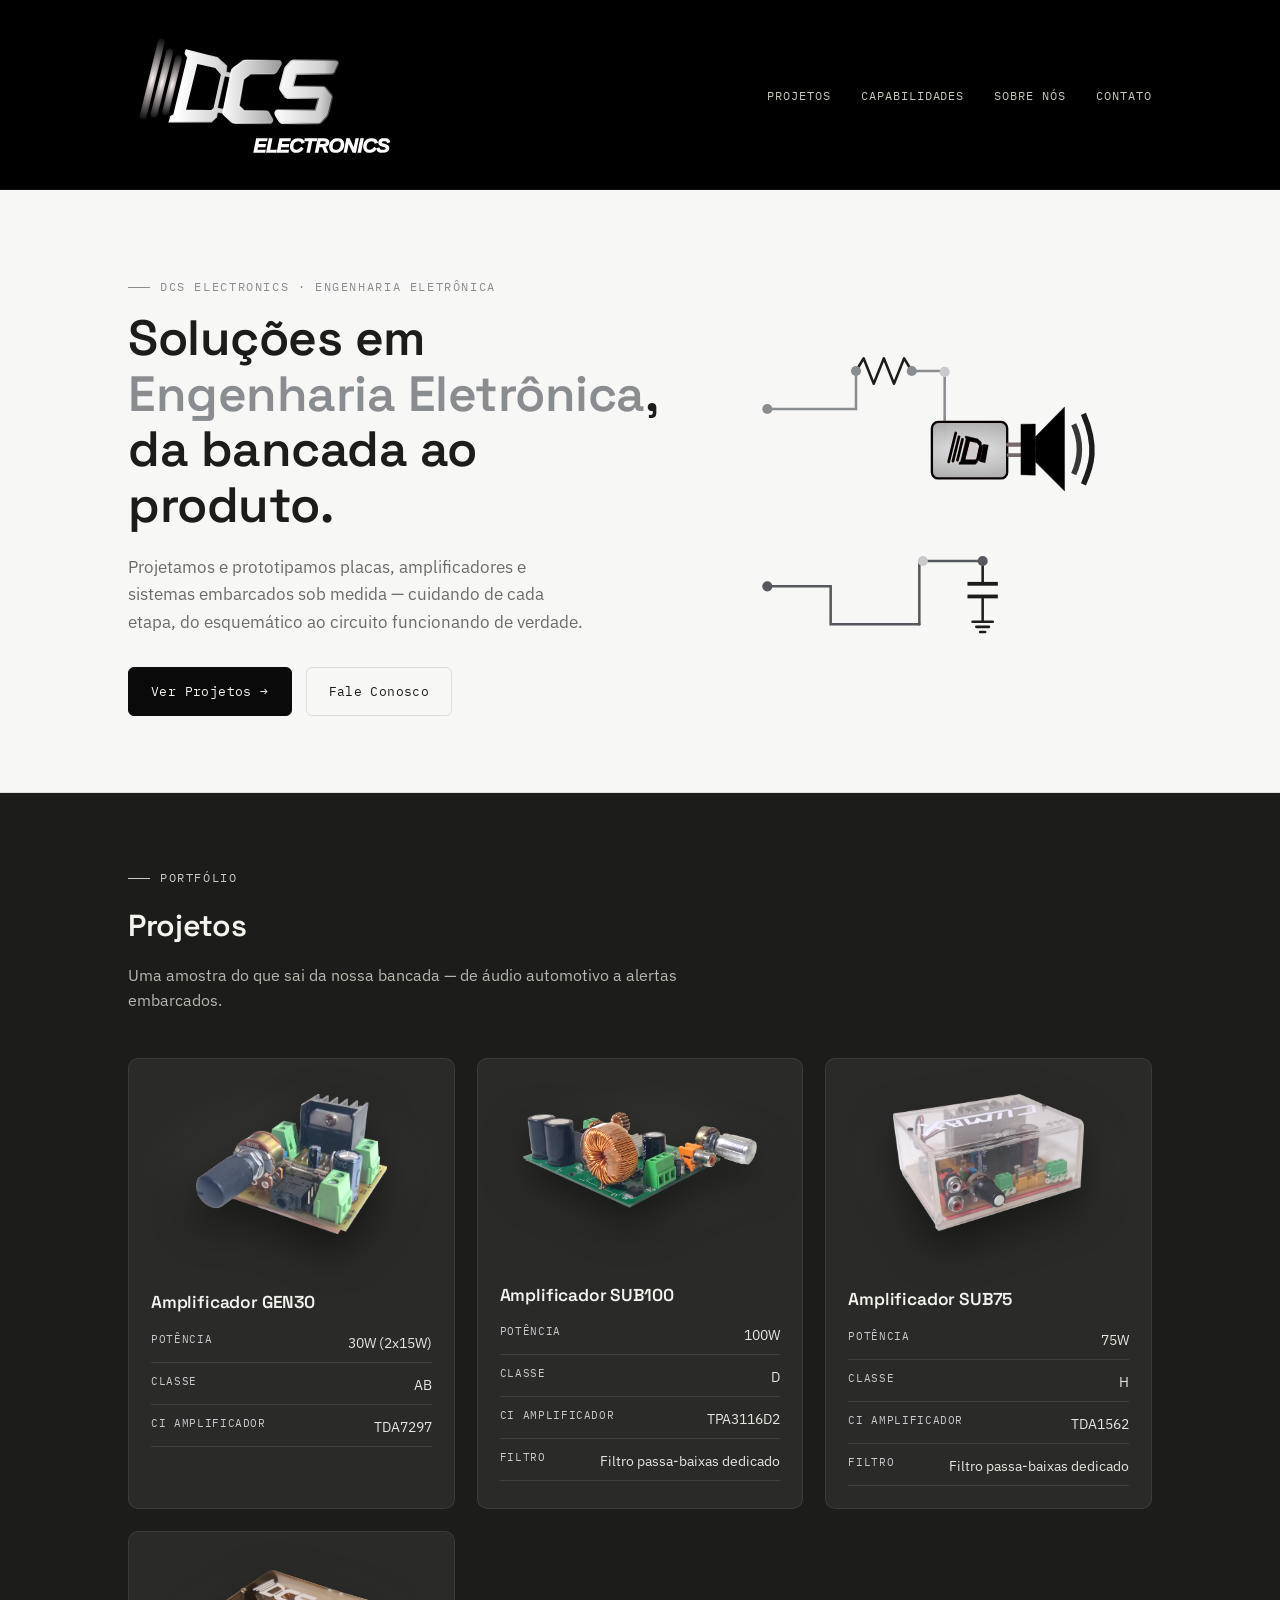
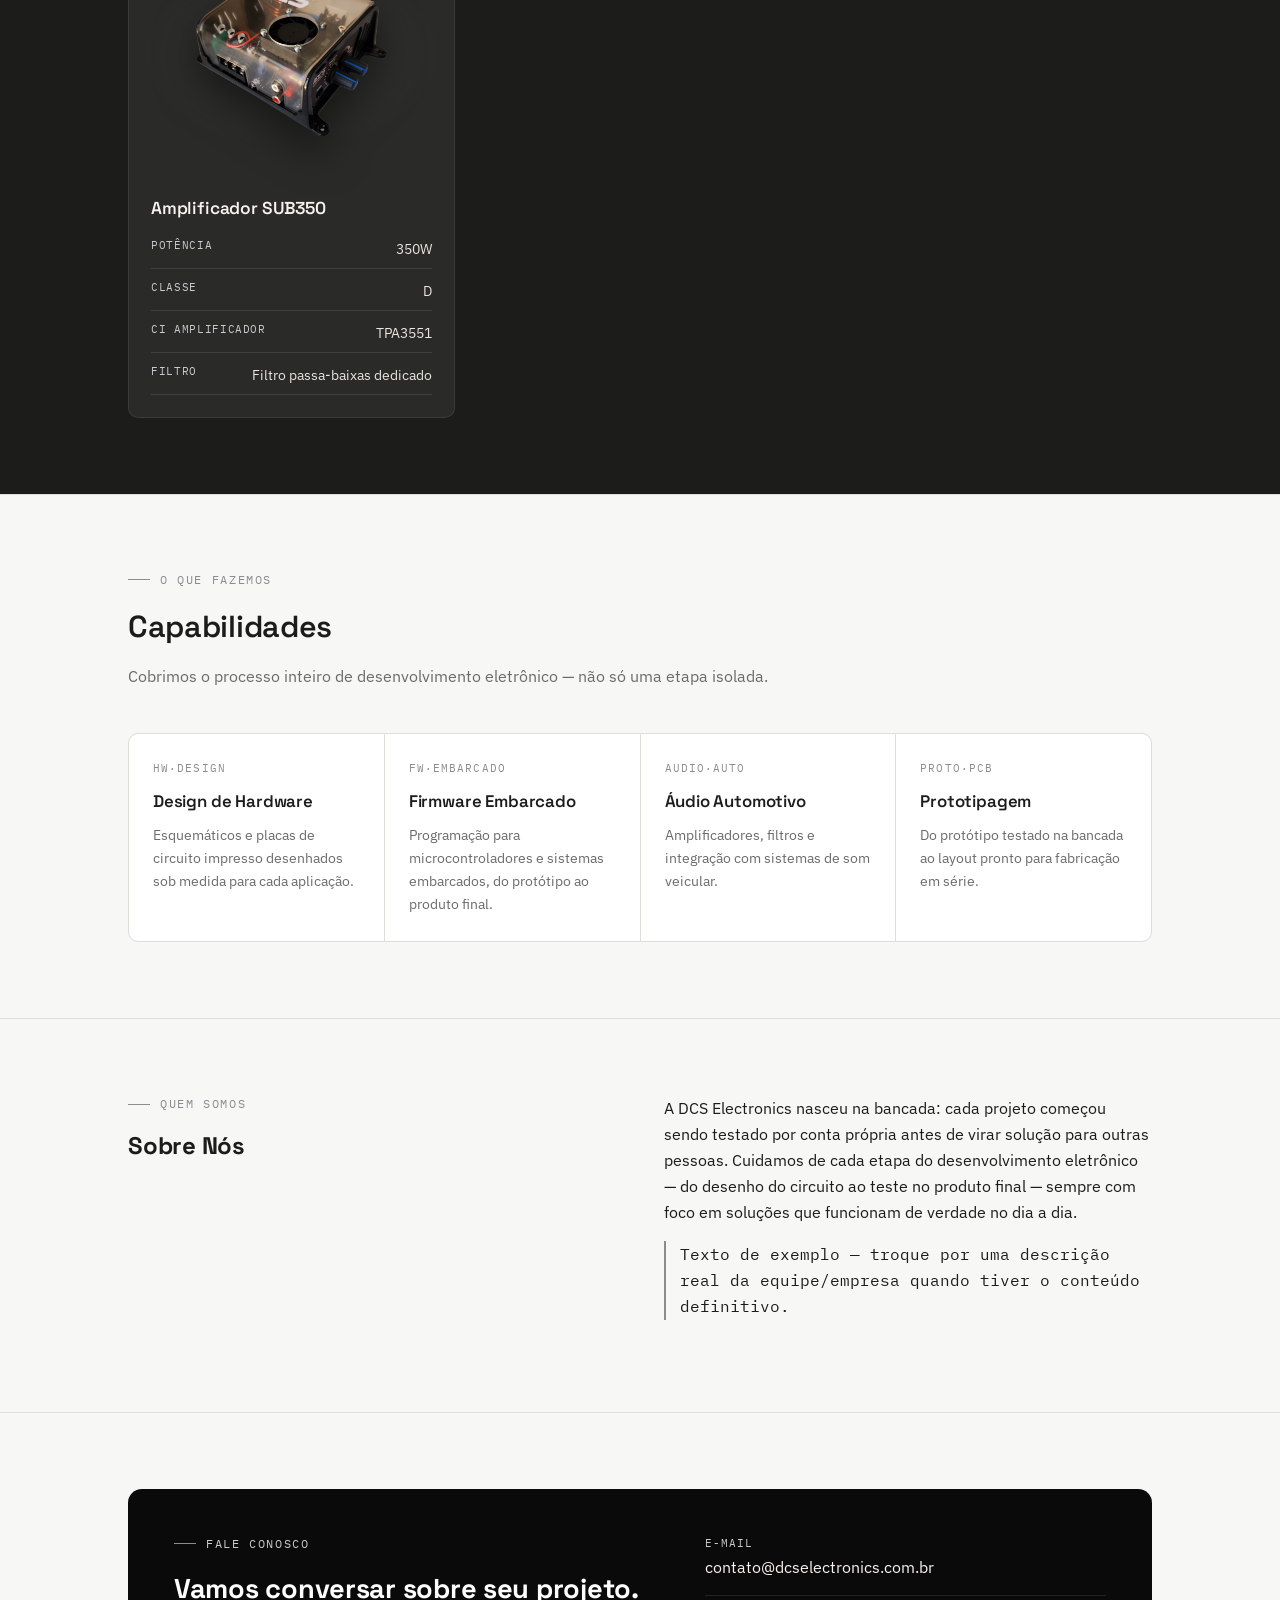
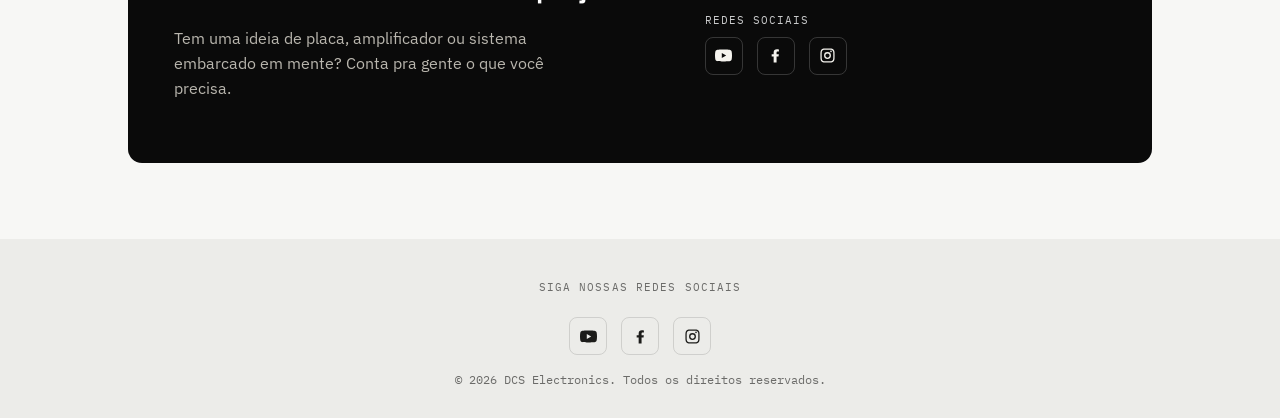
==== commit 260588ba: "Swap BK8000L for GEN30, update SUB spec tables, add scroll animations Replace the Som Automotivo BK8" ====
--- a/index.html
+++ b/index.html
@@ -14,7 +14,10 @@
 <header class="site-header">
   <div class="header-inner">
     <a href="#top" class="logo-mark">
-      <img src="assets/logo_fundo_preto.svg" alt="DCS Electronics" class="logo-img">
+      <img alt="DCS Electronics" class="logo-img" id="headerLogo">
+      <script>
+        document.getElementById('headerLogo').src = 'assets/logo_fundo_preto.svg?r=' + Date.now();
+      </script>
     </a>
     <button class="menu-toggle" id="menuToggle" aria-expanded="false" aria-controls="mainNav">Menu</button>
     <nav class="main-nav" id="mainNav">
@@ -22,7 +25,7 @@
         <li class="has-dropdown">
           <a href="#projetos">Projetos</a>
           <ul class="dropdown">
-            <li><a href="projetos/som-automotivo-bk8000l.html">Som Automotivo BK8000L</a></li>
+            <li><a href="projetos/amplificador-gen30.html">Amplificador GEN30</a></li>
             <li><a href="projetos/amplificador-sub100.html">Amplificador SUB100</a></li>
             <li><a href="projetos/amplificador-sub75.html">Amplificador SUB75</a></li>
             <li><a href="projetos/amplificador-sub350.html">Amplificador SUB350</a></li>
@@ -126,7 +129,7 @@
   <!-- PROJETOS -->
   <section id="projetos">
     <div class="wrap">
-      <div class="section-head reveal">
+      <div class="section-head reveal-sequence">
         <span class="eyebrow">Portfólio</span>
         <h2>Projetos</h2>
         <p>Uma amostra do que sai da nossa bancada — de áudio automotivo a alertas embarcados.</p>
@@ -136,29 +139,30 @@
 
         <article class="project-card reveal">
           <div class="project-media">
-            <img src="assets/som-automotivo.jpg" alt="Placa do projeto Som Automotivo BK8000L">
+            <img src="assets/amp_30w.png" alt="Placa do amplificador GEN30">
           </div>
           <div class="project-body">
-            <div class="project-meta">
-              <span class="cat">Áudio Automotivo</span>
-              <span class="status disponivel">Disponível</span>
-            </div>
-            <h3><a href="projetos/som-automotivo-bk8000l.html">Som Automotivo BK8000L</a></h3>
-            <p>Rádio/player MP3 com Bluetooth, inspirado em produtos populares da Pioneer, Sony e Multilaser. Componentes principais: TDA7384, módulo Bluetooth BK800L e TDA7313.</p>
+            <h3><a href="projetos/amplificador-gen30.html">Amplificador GEN30</a></h3>
+            <ul class="detail-specs reveal-rows">
+              <li><span>Potência</span><span>30W (2x15W)</span></li>
+              <li><span>Classe</span><span>AB</span></li>
+              <li><span>CI Amplificador</span><span>TDA7297</span></li>
+            </ul>
           </div>
         </article>
 
         <article class="project-card reveal">
           <div class="project-media">
-            <img src="assets/amplificador-sub100.jpg" alt="Placa do amplificador SUB100">
+            <img src="assets/amplificador-sub100.png" alt="Placa do amplificador SUB100">
           </div>
           <div class="project-body">
-            <div class="project-meta">
-              <span class="cat">Áudio Automotivo</span>
-              <span class="status disponivel">Disponível</span>
-            </div>
             <h3><a href="projetos/amplificador-sub100.html">Amplificador SUB100</a></h3>
-            <p>Amplificador classe D de 100W para subwoofers automotivos, com filtro passa-banda dedicado que protege o alto-falante contra sobre-excursão e mantém a resposta nas frequências baixas.</p>
+            <ul class="detail-specs reveal-rows">
+              <li><span>Potência</span><span>100W</span></li>
+              <li><span>Classe</span><span>D</span></li>
+              <li><span>CI Amplificador</span><span>TPA3116D2</span></li>
+              <li><span>Filtro</span><span>Filtro passa-baixas dedicado</span></li>
+            </ul>
           </div>
         </article>
 
@@ -167,12 +171,13 @@
             <img src="assets/amplificador-sub75.png" alt="Placa do amplificador SUB75">
           </div>
           <div class="project-body">
-            <div class="project-meta">
-              <span class="cat">Áudio Automotivo</span>
-              <span class="status disponivel">Disponível</span>
-            </div>
             <h3><a href="projetos/amplificador-sub75.html">Amplificador SUB75</a></h3>
-            <p>Amplificador classe H de 75W para subwoofers, com o mesmo filtro passa-banda da linha SUB, em um formato ainda mais compacto.</p>
+            <ul class="detail-specs reveal-rows">
+              <li><span>Potência</span><span>75W</span></li>
+              <li><span>Classe</span><span>H</span></li>
+              <li><span>CI Amplificador</span><span>TDA1562</span></li>
+              <li><span>Filtro</span><span>Filtro passa-baixas dedicado</span></li>
+            </ul>
           </div>
         </article>
 
@@ -181,12 +186,13 @@
             <img src="assets/amplificador-sub350.png" alt="Placa do amplificador SUB350">
           </div>
           <div class="project-body">
-            <div class="project-meta">
-              <span class="cat">Áudio Automotivo</span>
-              <span class="status disponivel">Disponível</span>
-            </div>
             <h3><a href="projetos/amplificador-sub350.html">Amplificador SUB350</a></h3>
-            <p>Amplificador classe D de 350W para subwoofers automotivos, com o mesmo filtro passa-banda da linha SUB, para quem precisa de mais potência sem abrir mão da proteção do alto-falante.</p>
+            <ul class="detail-specs reveal-rows">
+              <li><span>Potência</span><span>350W</span></li>
+              <li><span>Classe</span><span>D</span></li>
+              <li><span>CI Amplificador</span><span>TPA3551</span></li>
+              <li><span>Filtro</span><span>Filtro passa-baixas dedicado</span></li>
+            </ul>
           </div>
         </article>
 
@@ -307,8 +313,10 @@
     menuToggle.setAttribute('aria-expanded', 'false');
   }));
 
-  // scroll reveal
+  // scroll reveal (plays once)
   const revealEls = document.querySelectorAll('.reveal');
+  // scroll reveal (replays every time it enters view)
+  const revealSequenceEls = document.querySelectorAll('.reveal-sequence, .reveal-rows');
   if('IntersectionObserver' in window){
     const io = new IntersectionObserver((entries) => {
       entries.forEach(entry => {
@@ -319,8 +327,16 @@
       });
     }, { threshold: 0.15 });
     revealEls.forEach(el => io.observe(el));
+
+    const ioSequence = new IntersectionObserver((entries) => {
+      entries.forEach(entry => {
+        entry.target.classList.toggle('in', entry.isIntersecting);
+      });
+    }, { threshold: 0.15 });
+    revealSequenceEls.forEach(el => ioSequence.observe(el));
   }else{
     revealEls.forEach(el => el.classList.add('in'));
+    revealSequenceEls.forEach(el => el.classList.add('in'));
   }
 </script>
 
--- a/css/style.css
+++ b/css/style.css
@@ -301,15 +301,46 @@
   }
   .reveal.in{ opacity: 1; transform: translateY(0); }
 
+  .reveal-sequence .eyebrow,
+  .reveal-sequence h2,
+  .reveal-sequence p{
+    opacity: 0;
+    transform: translateX(-32px);
+    transition: opacity 0.6s ease, transform 0.6s ease;
+  }
+  .reveal-sequence.in .eyebrow{ opacity: 1; transform: translateX(0); transition-delay: 0s; }
+  .reveal-sequence.in h2{ opacity: 1; transform: translateX(0); transition-delay: 0.18s; }
+  .reveal-sequence.in p{ opacity: 1; transform: translateX(0); transition-delay: 0.36s; }
+
+  .reveal-rows li{
+    opacity: 0;
+    transform: translateX(-32px);
+    transition: opacity 0.5s ease, transform 0.5s ease;
+  }
+  .reveal-rows.in li{ opacity: 1; transform: translateX(0); }
+  .reveal-rows.in li:nth-child(1){ transition-delay: 0s; }
+  .reveal-rows.in li:nth-child(2){ transition-delay: 0.08s; }
+  .reveal-rows.in li:nth-child(3){ transition-delay: 0.16s; }
+  .reveal-rows.in li:nth-child(4){ transition-delay: 0.24s; }
+  .reveal-rows.in li:nth-child(5){ transition-delay: 0.32s; }
+  .reveal-rows.in li:nth-child(6){ transition-delay: 0.4s; }
+
   /* ---------- PROJETOS ---------- */
+  #projetos{
+    background: var(--graphite);
+  }
+  #projetos .eyebrow{ color: var(--copper-bright); }
+  #projetos .eyebrow::before{ background: var(--copper-bright); }
+  #projetos .section-head h2{ color: #F5F3EE; }
+  #projetos .section-head p{ color: #B9B6AE; }
   .project-grid{
     display: grid;
     grid-template-columns: repeat(auto-fit, minmax(280px, 1fr));
     gap: 22px;
   }
   .project-card{
-    background: #fff;
-    border: 1px solid var(--line);
+    background: #2A2A28;
+    border: 1px solid rgba(255,255,255,0.08);
     border-radius: 10px;
     overflow: hidden;
     display: flex;
@@ -317,67 +348,52 @@
     transition: border-color 0.2s ease, transform 0.2s ease, box-shadow 0.2s ease;
   }
   .project-card:hover{
-    border-color: var(--copper);
+    border-color: var(--copper-bright);
     transform: translateY(-3px);
-    box-shadow: 0 14px 30px rgba(20,15,5,0.08);
+    box-shadow: 0 14px 30px rgba(0,0,0,0.45);
   }
   .project-media{
     aspect-ratio: 16/10;
-    background: var(--paper-dim);
+    background: radial-gradient(ellipse 65% 55% at center, rgba(255,255,255,0.06), transparent 72%);
     display: flex;
     align-items: center;
     justify-content: center;
-    overflow: hidden;
+    padding: 20px;
   }
   .project-media img{
-    width: 100%;
-    height: 100%;
-    object-fit: cover;
+    max-width: 82%;
+    max-height: 82%;
+    width: auto;
+    height: auto;
+    object-fit: contain;
     display: block;
-  }
-  .project-media.placeholder svg{ width: 56px; height: 56px; color: var(--muted); opacity: 0.5; }
+    filter: drop-shadow(0 16px 20px rgba(0,0,0,0.55));
+  }
+  .project-media.placeholder svg{ width: 56px; height: 56px; color: var(--copper-bright); opacity: 0.5; }
   .project-body{
     padding: 20px 22px 22px;
     display: flex;
     flex-direction: column;
-    gap: 10px;
+    gap: 14px;
     flex: 1;
   }
-  .project-meta{
-    display: flex;
-    justify-content: space-between;
-    align-items: center;
-    font-family: 'IBM Plex Mono', monospace;
-    font-size: 0.68rem;
-    letter-spacing: 0.06em;
-    text-transform: uppercase;
-  }
-  .project-meta .cat{ color: var(--muted); }
-  .status{
-    padding: 3px 9px;
-    border-radius: 100px;
-    font-size: 0.66rem;
-  }
-  .status.disponivel{ background: rgba(47,111,94,0.12); color: var(--circuit); }
-  .status.em-breve{ background: rgba(190,106,47,0.12); color: var(--copper); }
   .project-body h3{
     font-size: 1.08rem;
     font-weight: 600;
+    color: #F5F3EE;
   }
   .project-body h3 a{
     color: inherit;
     text-decoration: none;
   }
   .project-body h3 a:hover{
-    color: var(--copper);
+    color: var(--copper-bright);
     text-decoration: underline;
   }
-  .project-body p{
-    color: var(--muted);
-    font-size: 0.92rem;
-    margin: 0;
-    flex: 1;
-  }
+  .project-card .detail-specs{ margin: 0; }
+  .project-card .detail-specs li{ border-bottom: 1px solid rgba(255,255,255,0.1); }
+  .project-card .detail-specs li span:first-child{ color: var(--copper-bright); }
+  .project-card .detail-specs li span:last-child{ color: #E7E5DF; }
 
   /* ---------- PROJECT DETAIL ---------- */
   .detail-hero{
@@ -581,5 +597,9 @@
   @media (prefers-reduced-motion: reduce){
     html{ scroll-behavior: auto; }
     .reveal{ opacity: 1; transform: none; transition: none; }
+    .reveal-sequence .eyebrow,
+    .reveal-sequence h2,
+    .reveal-sequence p{ opacity: 1; transform: none; transition: none; }
+    .reveal-rows li{ opacity: 1; transform: none; transition: none; }
     #signal-pulse{ animation: none !important; }
   }
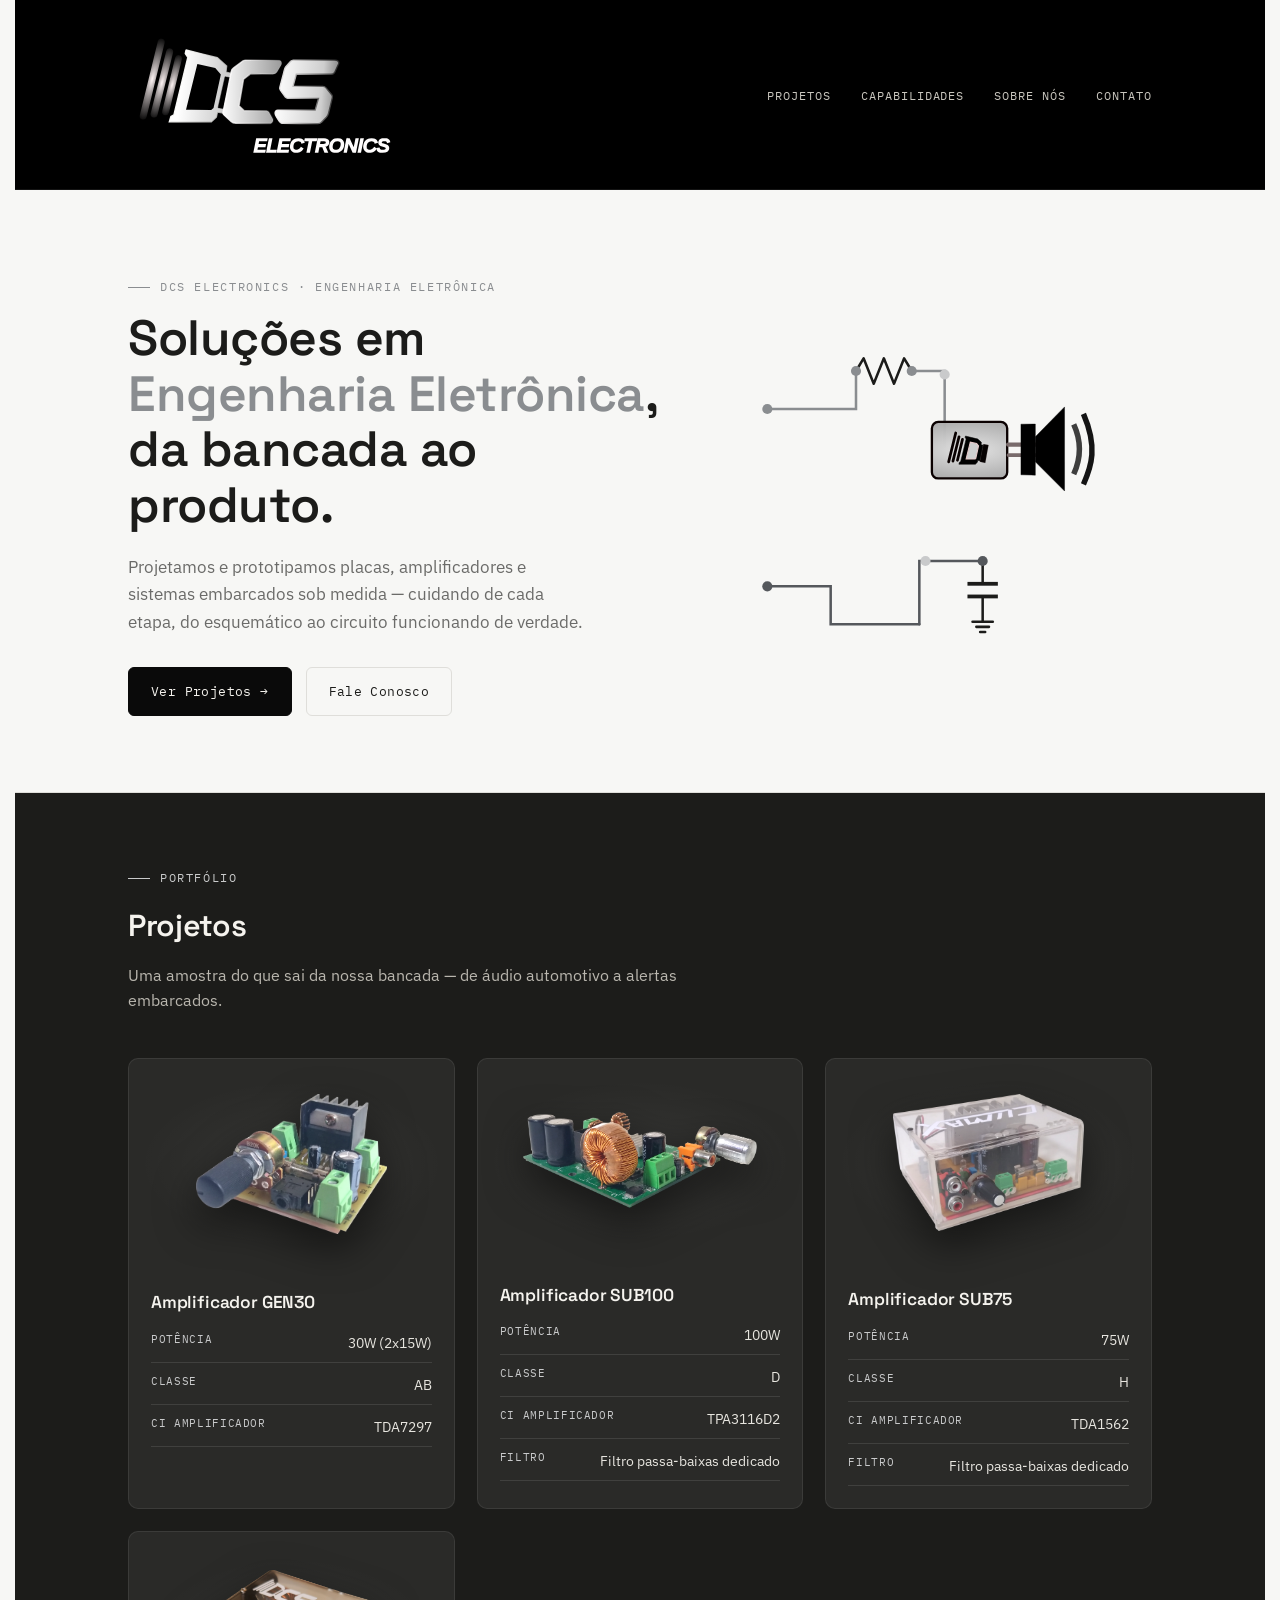
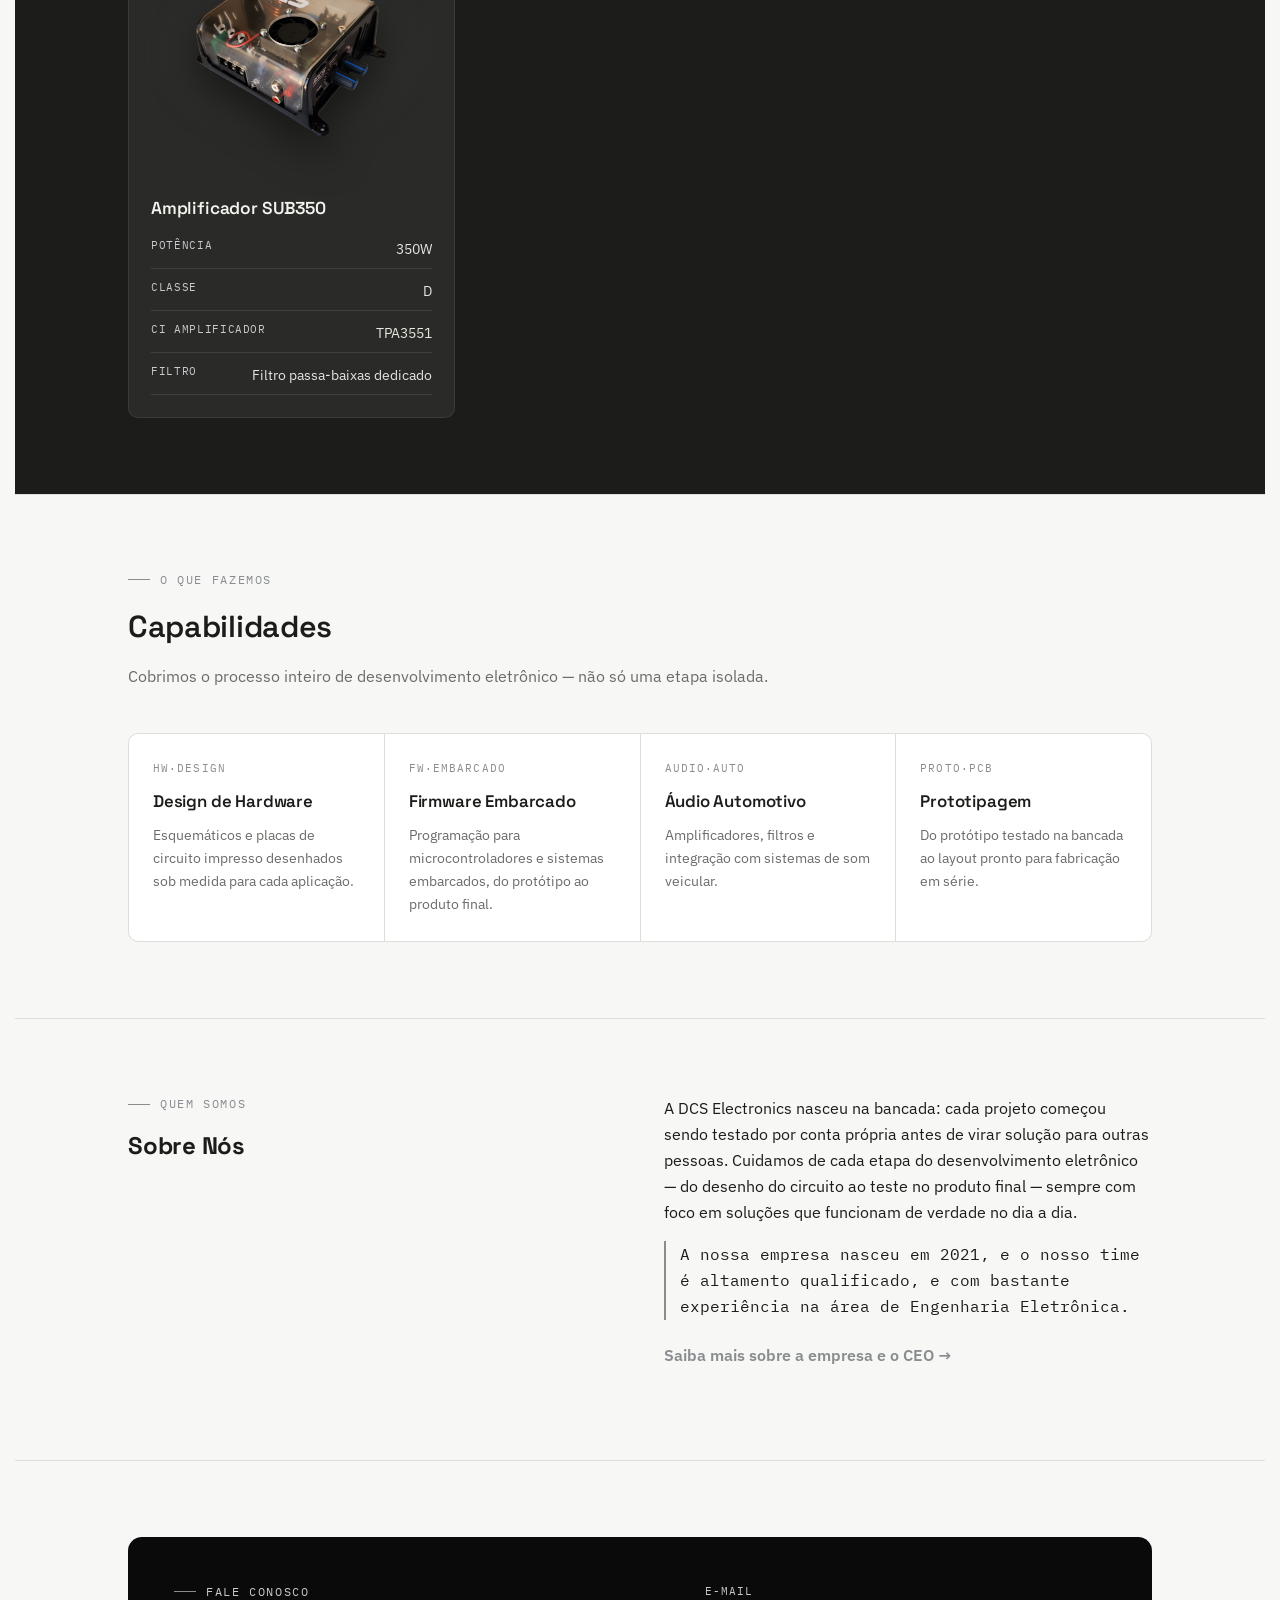
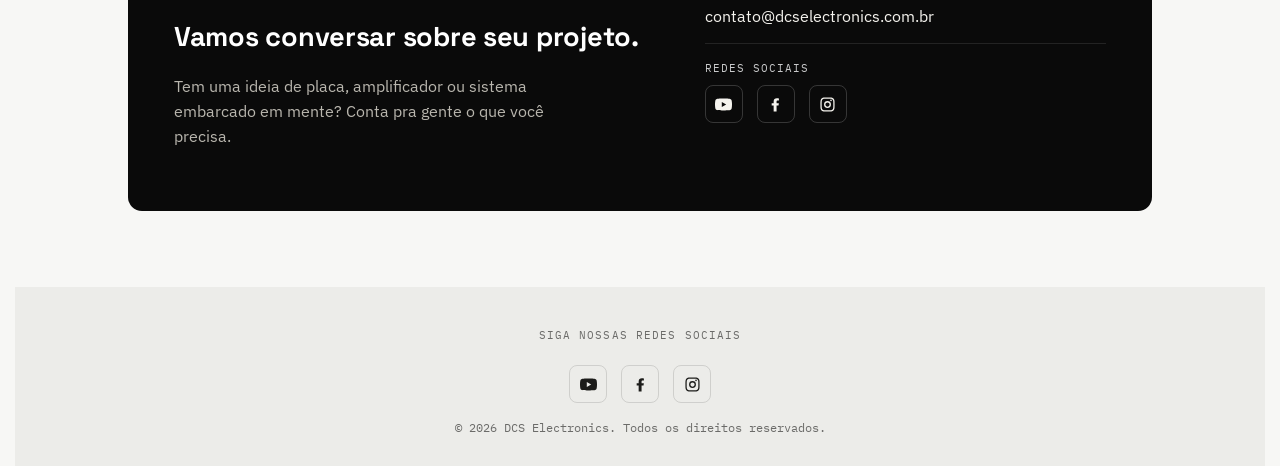
==== commit a604da19: "Add Sobre Nós page with company history and CEO bio Add a dedicated sobre.html page replacing the ho" ====
--- a/index.html
+++ b/index.html
@@ -32,7 +32,7 @@
           </ul>
         </li>
         <li><a href="#capabilidades">Capabilidades</a></li>
-        <li><a href="#sobre">Sobre Nós</a></li>
+        <li><a href="sobre.html">Sobre Nós</a></li>
         <li><a href="#contato">Contato</a></li>
       </ul>
     </nav>
@@ -242,7 +242,8 @@
       </div>
       <div class="reveal">
         <p>A DCS Electronics nasceu na bancada: cada projeto começou sendo testado por conta própria antes de virar solução para outras pessoas. Cuidamos de cada etapa do desenvolvimento eletrônico — do desenho do circuito ao teste no produto final — sempre com foco em soluções que funcionam de verdade no dia a dia.</p>
-        <p class="about-note">Texto de exemplo — troque por uma descrição real da equipe/empresa quando tiver o conteúdo definitivo.</p>
+        <p class="about-note">A nossa empresa nasceu em 2021, e o nosso time é altamento qualificado, e com bastante experiência na área de Engenharia Eletrônica.</p>
+        <p><a href="sobre.html" class="about-link">Saiba mais sobre a empresa e o CEO →</a></p>
       </div>
     </div>
   </section>
--- a/css/style.css
+++ b/css/style.css
@@ -11,7 +11,7 @@
   }
 
   *{ box-sizing: border-box; }
-  html{ scroll-behavior: smooth; }
+  html{ scroll-behavior: smooth; scrollbar-gutter: stable both-edges; }
 
   body{
     margin:0;
@@ -418,7 +418,6 @@
     width: 100%;
     display: block;
     border-radius: 10px;
-    border: 1px solid var(--line);
   }
   .detail-body h1{
     font-size: 2rem;
@@ -510,6 +509,63 @@
     border-left: 2px solid var(--copper);
     padding-left: 14px;
   }
+  .about-link{
+    display: inline-block;
+    margin-top: 6px;
+    color: var(--copper);
+    font-weight: 600;
+    text-decoration: none;
+  }
+  .about-link:hover{ text-decoration: underline; }
+
+  #page-sobre main .wrap{ max-width: 1000px; }
+  #page-sobre .about-grid{ gap: 24px; }
+  #page-sobre .about-grid > div:first-child{
+    display: flex;
+    flex-direction: column;
+    align-items: center;
+    text-align: center;
+    margin-left: auto;
+  }
+
+  #page-sobre .company-about{ gap: 60px; }
+  #page-sobre .company-about > div:first-child{
+    align-items: flex-start;
+    text-align: left;
+    margin-left: 0;
+    max-width: 500px;
+  }
+  #page-sobre .company-about .eyebrow{ gap: 0; }
+  #page-sobre .company-about .eyebrow::before{ display: none; }
+  #page-sobre .company-about h2{
+    font-size: 1.9rem;
+    line-height: 1.15;
+  }
+
+  .history-photos{
+    display: grid;
+    grid-template-columns: 1fr 1fr;
+    gap: 12px;
+    margin-top: 20px;
+    width: 500px;
+    max-width: 100%;
+  }
+  .history-photo{
+    width: 100%;
+    height: 175px;
+    object-fit: cover;
+    border-radius: 8px;
+    display: block;
+  }
+
+  .ceo-intro h2{ margin: 16px 0 0; font-size: 1.2rem; }
+  .ceo-photo{
+    width: 160px;
+    height: 160px;
+    object-fit: cover;
+    border-radius: 50%;
+    display: block;
+  }
 
   /* ---------- CONTATO ---------- */
   .contact-box{
@@ -558,6 +614,7 @@
     .hero-inner{ grid-template-columns: 1fr; }
     .schematic-wrap{ order: -1; max-width: 240px; margin: 0 auto; }
     .about-grid{ grid-template-columns: 1fr; }
+    #page-sobre .about-grid > div:first-child{ margin-left: 0; }
     .contact-box{ grid-template-columns: 1fr; padding: 32px 24px; }
   }
 
